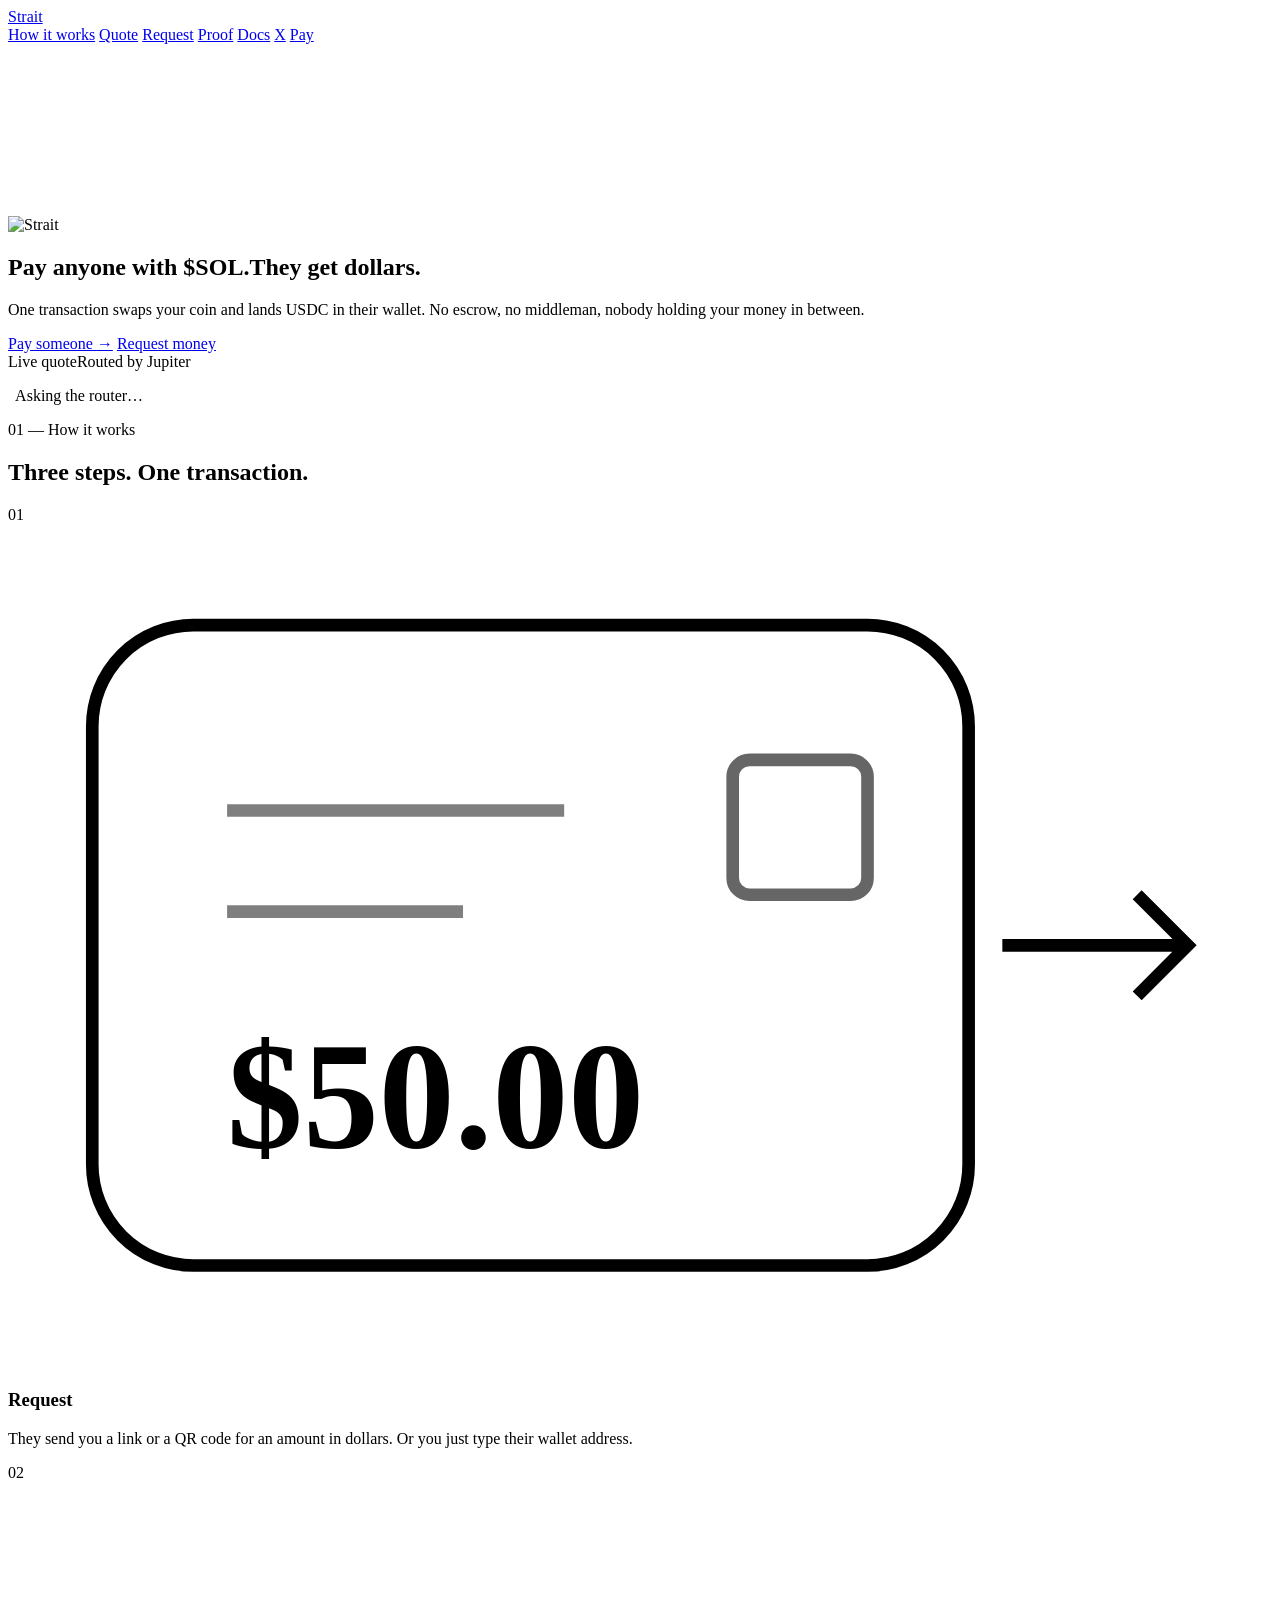
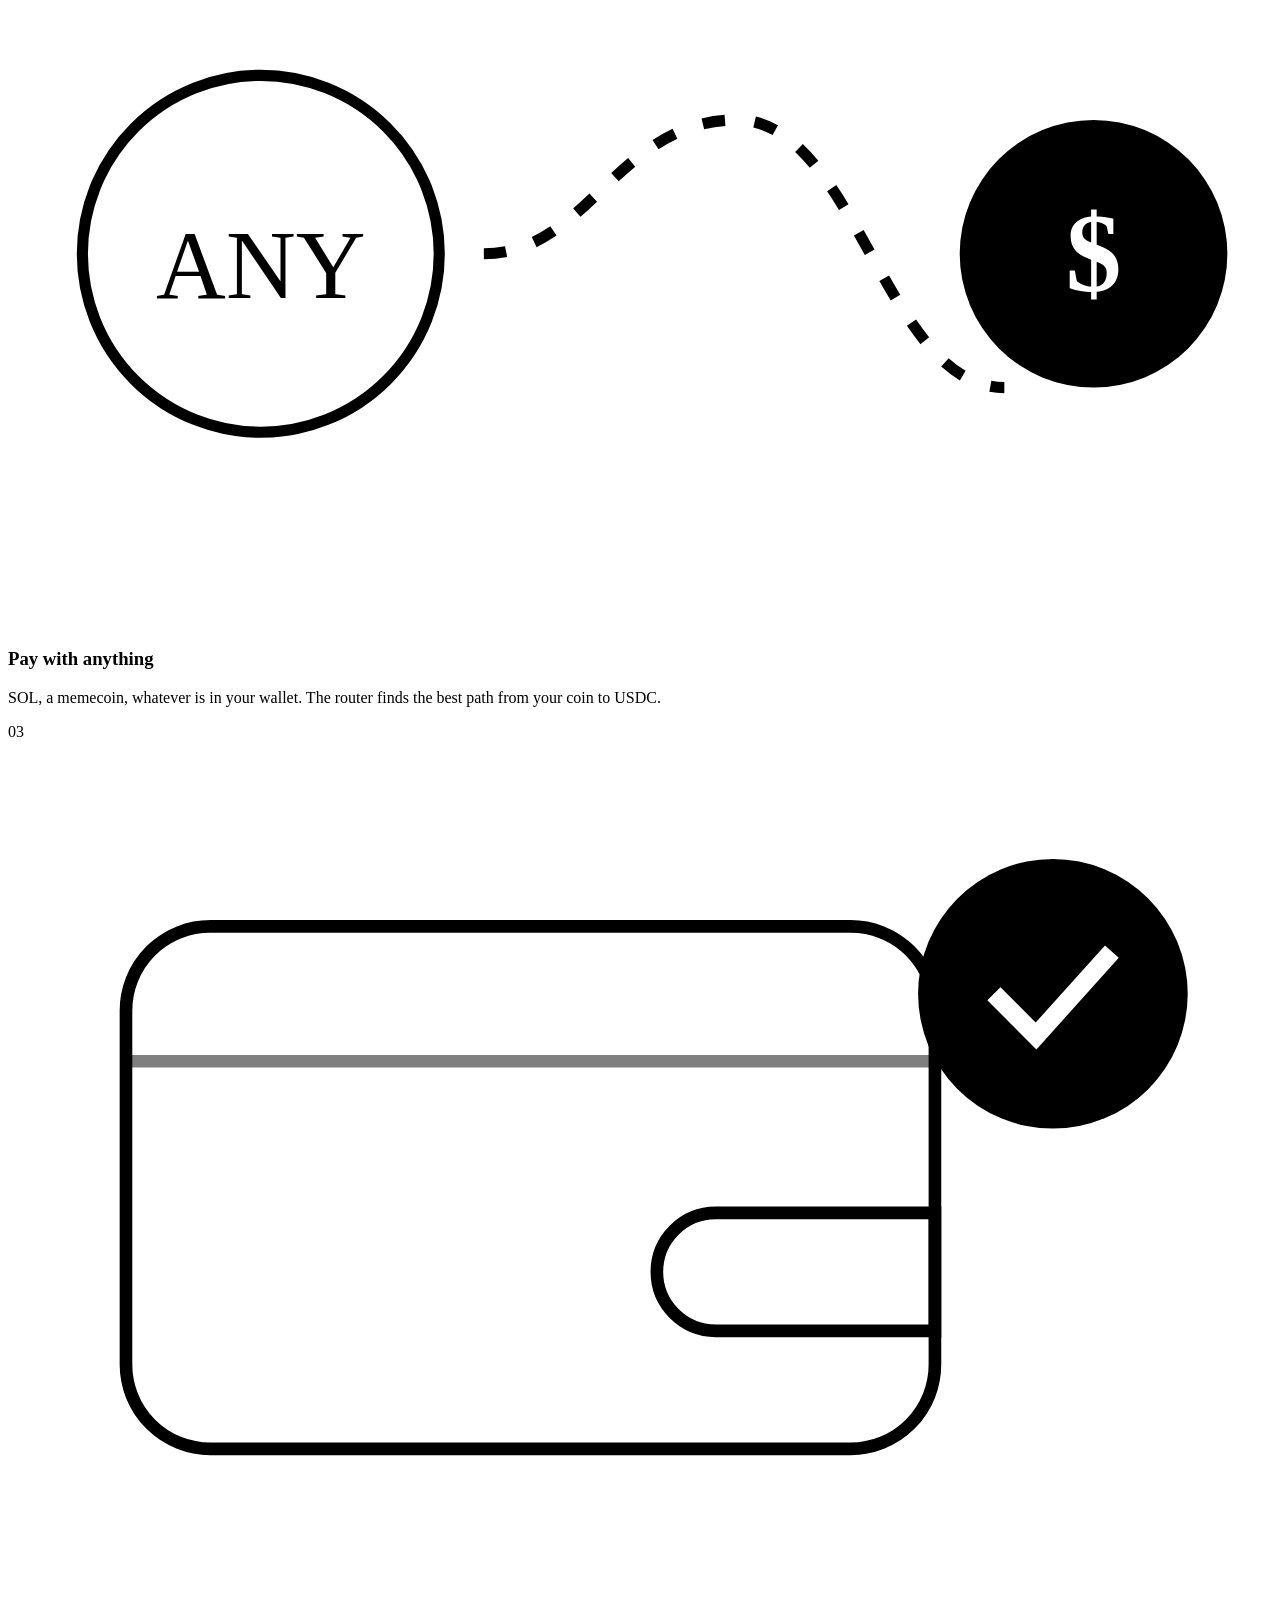
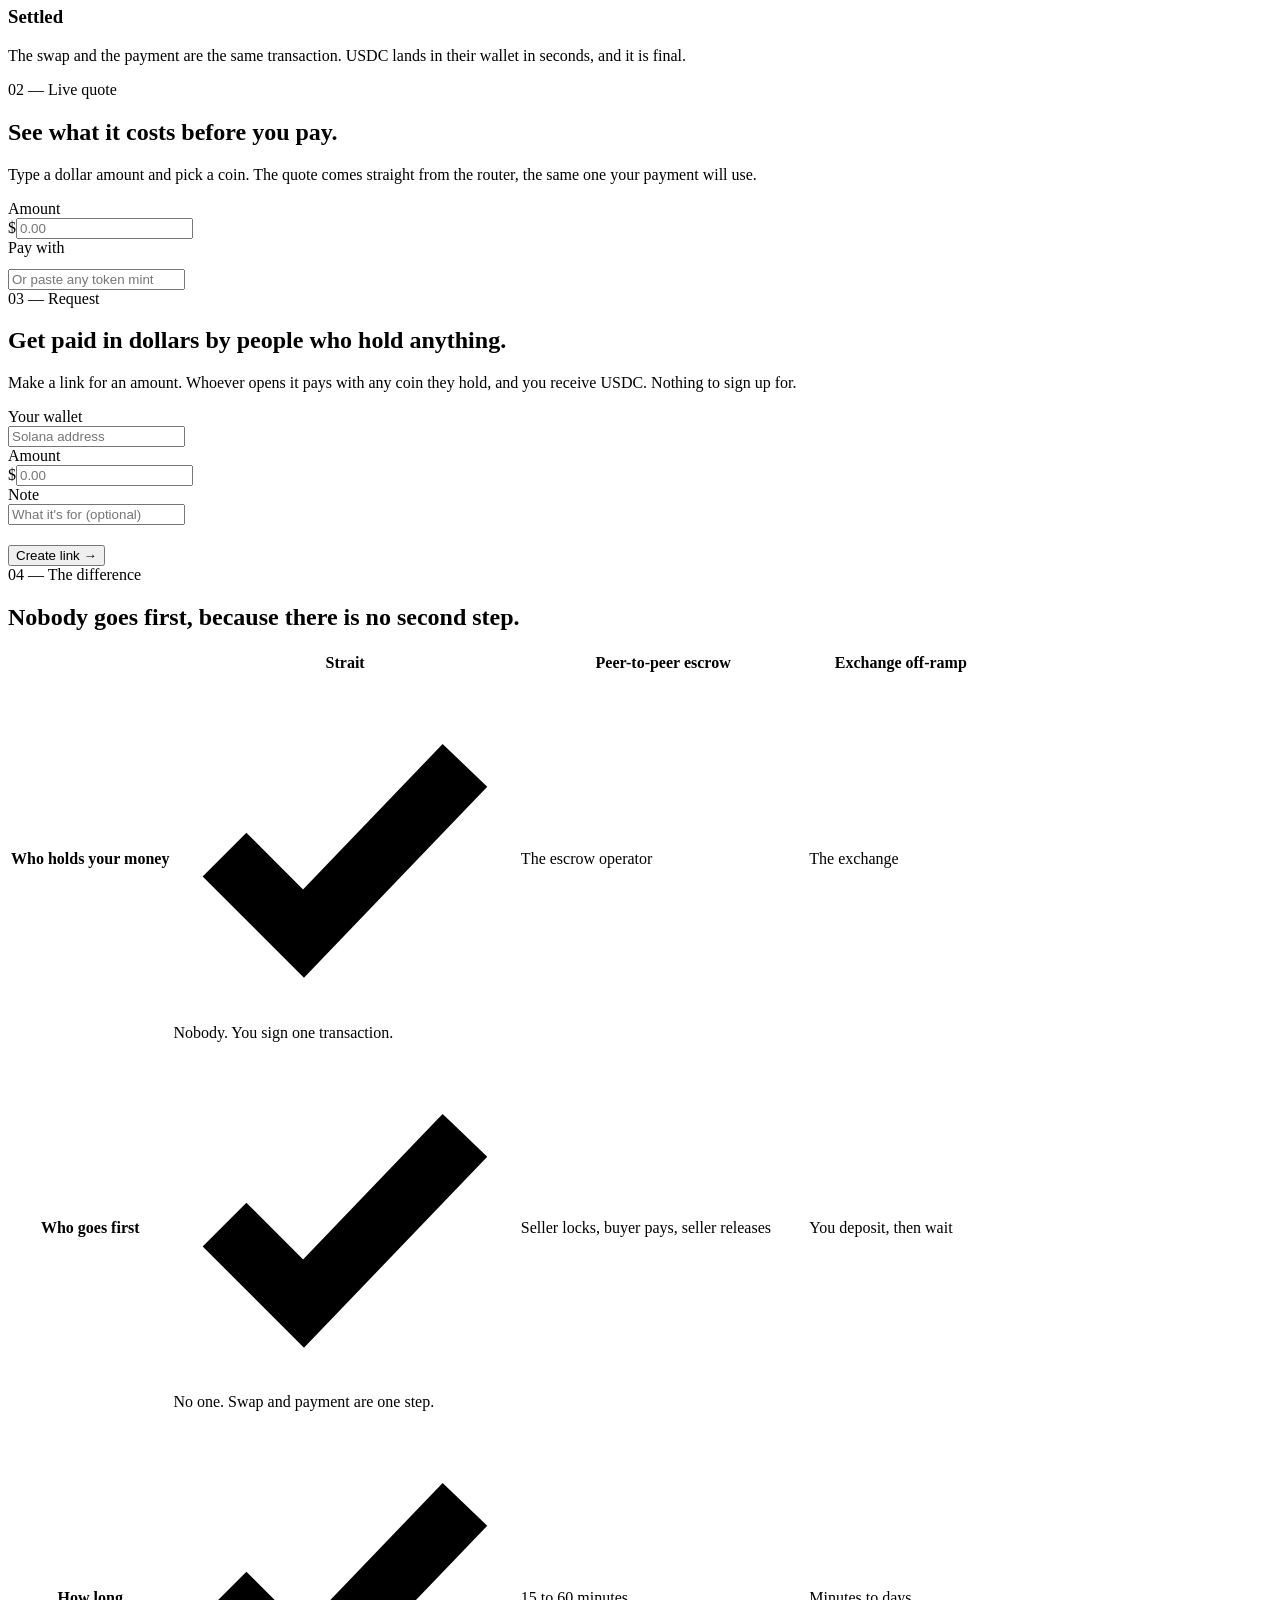
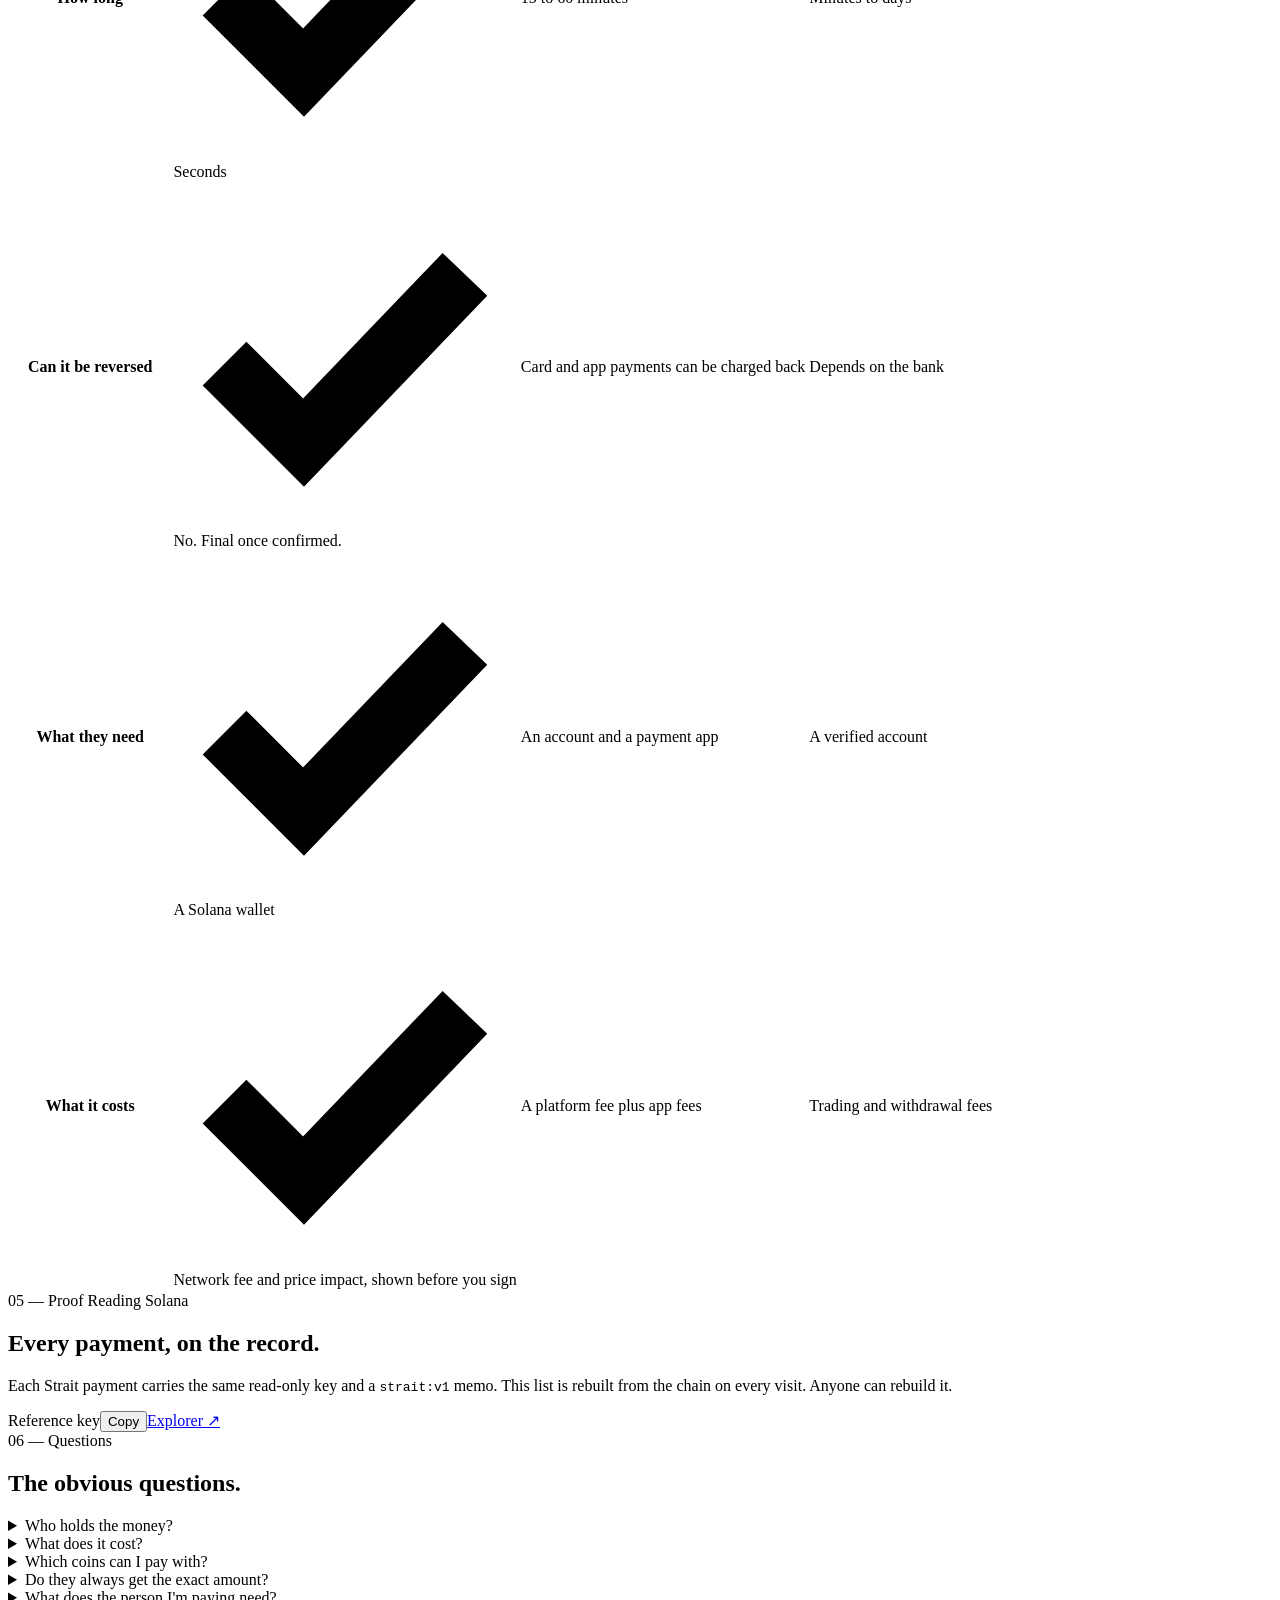
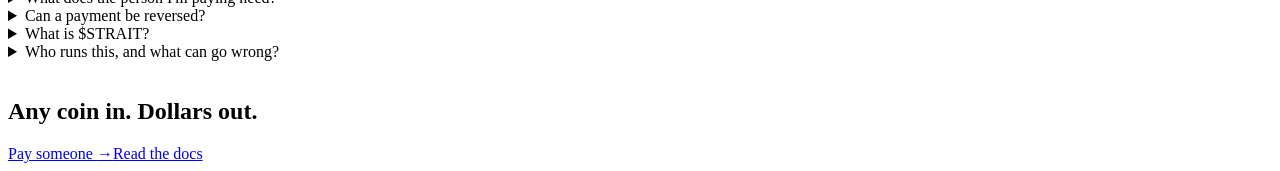
==== index.html @ 8a6e4771 "Add files via upload" ====
<!doctype html>
<html lang="en">
<head>
<meta charset="utf-8">
<meta name="viewport" content="width=device-width, initial-scale=1, viewport-fit=cover">
<title>Strait</title>
<meta name="description" content="Any coin in. Dollars out. Pay anyone on Solana with whatever you hold — they receive USDC in one transaction. No escrow, no middleman.">
<meta name="theme-color" content="#FAFAF8">
<meta property="og:type" content="website">
<meta property="og:title" content="Strait">
<meta property="og:description" content="Any coin in. Dollars out. Pay anyone on Solana with whatever you hold — they receive USDC in one transaction.">
<meta property="og:image" content="__ORIGIN__/assets/og.png">
<meta name="twitter:card" content="summary_large_image">
<meta name="twitter:image" content="__ORIGIN__/assets/og.png">
<link rel="icon" href="/favicon.svg" type="image/svg+xml">
<link rel="icon" href="/assets/fav-32.png" sizes="32x32">
<link rel="apple-touch-icon" href="/assets/apple-touch-icon.png">
<link rel="preload" href="/fonts/geist-sans-latin-600-normal.woff2" as="font" type="font/woff2" crossorigin>
<link rel="stylesheet" href="/css/s.css">
</head>
<body>
<div class="strip" id="strip"></div>
<header class="nav">
  <div class="wrap">
    <a class="home" href="#top" aria-label="Strait home"><img src="/assets/mark.svg" alt=""><span>Strait</span></a>
    <nav class="links">
      <a href="#how">How it works</a>
      <a href="#quote">Quote</a>
      <a href="#request">Request</a>
      <a href="#proof">Proof</a>
      <a href="/docs">Docs</a>
      <a href="#" data-x target="_blank" rel="noopener">X</a>
      <a class="pay" href="/pay">Pay</a>
    </nav>
    <span></span>
  </div>
</header>
<span id="live" class="sr" aria-live="polite"></span>

<main id="top">
  <section class="hero">
    <div class="map"><img src="/assets/topo.svg" alt=""></div>
    <canvas class="current" id="current" aria-hidden="true"></canvas>
    <div class="veil"></div>
    <div class="wrap">
      <div>
        <img class="mark rv" src="/assets/mark.svg" alt="Strait">
        <h1 class="rv" style="--d:.06s">Pay anyone with <span class="rot" id="rot"><span>$SOL.</span></span><span class="l2">They get dollars.</span></h1>
        <p class="lede rv" style="--d:.12s">One transaction swaps your coin and lands USDC in their wallet. No escrow, no middleman, nobody holding your money in between.</p>
        <div class="cta rv" style="--d:.18s">
          <a class="btn dark" href="/pay">Pay someone <span class="arr">→</span></a>
          <a class="btn light" href="#request">Request money</a>
        </div>
      </div>
      <div class="rv" style="--d:.2s">
        <div class="qcard" id="qcard">
          <div class="top"><span class="live off" id="qlive"><i></i><span>Live quote</span></span><span>Routed by Jupiter</span></div>
          <div class="body" id="qbody"><div class="qoff"><p><span class="spin"></span>&nbsp; Asking the router…</p></div></div>
          <div class="dots" id="qdots"></div>
        </div>
      </div>
    </div>
  </section>

  <section class="band" id="how">
    <div class="wrap">
      <div class="eyebrow rv">01 — How it works</div>
      <h2 class="rv">Three steps. <span class="dim">One transaction.</span></h2>
      <div class="steps">
        <div class="step rv">
          <div class="n">01</div>
          <div class="ill"><svg viewBox="0 0 150 100" fill="none" stroke="currentColor" stroke-width="1.5"><rect x="10" y="12" width="104" height="76" rx="12"/><path d="M26 34h40M26 46h28" opacity=".5"/><text x="26" y="74" font-family="Geist" font-size="18" font-weight="600" fill="currentColor" stroke="none">$50.00</text><rect x="86" y="28" width="16" height="16" rx="2" opacity=".6"/><path d="M118 50h22M134 44l6 6-6 6"/></svg></div>
          <h3>Request</h3>
          <p>They send you a link or a QR code for an amount in dollars. Or you just type their wallet address.</p>
        </div>
        <div class="step rv" style="--d:.08s">
          <div class="n">02</div>
          <div class="ill"><svg viewBox="0 0 170 100" fill="none" stroke="currentColor" stroke-width="1.5"><circle cx="34" cy="50" r="24"/><text x="34" y="56" text-anchor="middle" font-family="Geist Mono" font-size="13" fill="currentColor" stroke="none">ANY</text><path d="M64 50c14 0 18-18 34-18s20 36 36 36" stroke-dasharray="3 4"/><circle cx="146" cy="50" r="18" fill="currentColor" stroke="none"/><text x="146" y="55" text-anchor="middle" font-family="Geist" font-weight="600" font-size="15" fill="#fff" stroke="none">$</text></svg></div>
          <h3>Pay with anything</h3>
          <p>SOL, a memecoin, whatever is in your wallet. The router finds the best path from your coin to USDC.</p>
        </div>
        <div class="step rv" style="--d:.16s">
          <div class="n">03</div>
          <div class="ill"><svg viewBox="0 0 150 100" fill="none" stroke="currentColor" stroke-width="1.5"><rect x="14" y="22" width="96" height="62" rx="10"/><path d="M14 38h96" opacity=".5"/><path d="M84 56h26v14H84a7 7 0 010-14z"/><circle cx="124" cy="30" r="16" fill="currentColor" stroke="none"/><path d="M117 30l5 5 9-10" stroke="#fff" stroke-width="2.2"/></svg></div>
          <h3>Settled</h3>
          <p>The swap and the payment are the same transaction. USDC lands in their wallet in seconds, and it is final.</p>
        </div>
      </div>
    </div>
  </section>

  <section class="band alt" id="quote">
    <div class="wrap split">
      <div>
        <div class="eyebrow rv">02 — Live quote</div>
        <h2 class="rv">See what it costs <span class="dim">before you pay.</span></h2>
        <p class="lead rv">Type a dollar amount and pick a coin. The quote comes straight from the router, the same one your payment will use.</p>
      </div>
      <div class="panel rv" style="--d:.08s">
        <label class="field"><span>Amount</span>
          <div class="input big" id="qAmtBox"><span class="pre">$</span><input id="qAmt" inputmode="decimal" autocomplete="off" placeholder="0.00" aria-label="Amount in dollars"></div>
        </label>
        <div class="field"><span>Pay with</span>
          <div class="chips" id="qChips"></div>
          <div class="input" style="margin-top:12px"><input id="qMint" autocomplete="off" spellcheck="false" placeholder="Or paste any token mint" aria-label="Token mint"></div>
        </div>
        <div class="msg" id="qMsg"></div>
        <div class="result" id="qOut" hidden></div>
      </div>
    </div>
  </section>

  <section class="band" id="request">
    <div class="wrap split">
      <div>
        <div class="eyebrow rv">03 — Request</div>
        <h2 class="rv">Get paid in dollars <span class="dim">by people who hold anything.</span></h2>
        <p class="lead rv">Make a link for an amount. Whoever opens it pays with any coin they hold, and you receive USDC. Nothing to sign up for.</p>
      </div>
      <div class="panel rv" style="--d:.08s">
        <label class="field"><span>Your wallet</span>
          <div class="input" id="rToBox"><input id="rTo" autocomplete="off" spellcheck="false" placeholder="Solana address" aria-label="Your Solana wallet"></div>
        </label>
        <label class="field"><span>Amount</span>
          <div class="input" id="rAmtBox"><span class="pre">$</span><input id="rAmt" inputmode="decimal" autocomplete="off" placeholder="0.00" aria-label="Amount in dollars"></div>
        </label>
        <label class="field"><span>Note</span>
          <div class="input"><input id="rNote" maxlength="60" autocomplete="off" placeholder="What it's for (optional)" aria-label="Note"></div>
        </label>
        <div style="margin-top:20px"><button class="btn dark" id="rGo" type="button">Create link <span class="arr">→</span></button></div>
        <div class="msg" id="rMsg"></div>
        <div class="reqout" id="rOut" hidden>
          <div class="qr" id="rQr"></div>
          <div>
            <div class="lnk" id="rLink"></div>
            <div class="acts">
              <button class="btn dark sm" id="rCopy" type="button">Copy link</button>
              <a class="btn light sm" id="rOpen" href="/pay" target="_blank" rel="noopener">Open</a>
              <a class="btn light sm" id="rShare" href="#" target="_blank" rel="noopener">Post on X</a>
            </div>
          </div>
        </div>
      </div>
    </div>
  </section>

  <section class="band alt" id="why">
    <div class="wrap">
      <div class="eyebrow rv">04 — The difference</div>
      <h2 class="rv">Nobody goes first, <span class="dim">because there is no second step.</span></h2>
      <div class="rv" style="--d:.06s;overflow-x:auto">
        <table class="cmp">
          <thead><tr><th></th><th class="us">Strait</th><th>Peer-to-peer escrow</th><th>Exchange off-ramp</th></tr></thead>
          <tbody>
            <tr><th>Who holds your money</th><td class="us" data-h="Strait"><span class="ck"><svg viewBox="0 0 10 10" fill="none" stroke="currentColor" stroke-width="1.8"><path d="M1.5 5.2l2.3 2.3L8.5 2.6"/></svg></span>Nobody. You sign one transaction.</td><td data-h="P2P escrow">The escrow operator</td><td data-h="Exchange">The exchange</td></tr>
            <tr><th>Who goes first</th><td class="us" data-h="Strait"><span class="ck"><svg viewBox="0 0 10 10" fill="none" stroke="currentColor" stroke-width="1.8"><path d="M1.5 5.2l2.3 2.3L8.5 2.6"/></svg></span>No one. Swap and payment are one step.</td><td data-h="P2P escrow">Seller locks, buyer pays, seller releases</td><td data-h="Exchange">You deposit, then wait</td></tr>
            <tr><th>How long</th><td class="us" data-h="Strait"><span class="ck"><svg viewBox="0 0 10 10" fill="none" stroke="currentColor" stroke-width="1.8"><path d="M1.5 5.2l2.3 2.3L8.5 2.6"/></svg></span>Seconds</td><td data-h="P2P escrow">15 to 60 minutes</td><td data-h="Exchange">Minutes to days</td></tr>
            <tr><th>Can it be reversed</th><td class="us" data-h="Strait"><span class="ck"><svg viewBox="0 0 10 10" fill="none" stroke="currentColor" stroke-width="1.8"><path d="M1.5 5.2l2.3 2.3L8.5 2.6"/></svg></span>No. Final once confirmed.</td><td data-h="P2P escrow">Card and app payments can be charged back</td><td data-h="Exchange">Depends on the bank</td></tr>
            <tr><th>What they need</th><td class="us" data-h="Strait"><span class="ck"><svg viewBox="0 0 10 10" fill="none" stroke="currentColor" stroke-width="1.8"><path d="M1.5 5.2l2.3 2.3L8.5 2.6"/></svg></span>A Solana wallet</td><td data-h="P2P escrow">An account and a payment app</td><td data-h="Exchange">A verified account</td></tr>
            <tr><th>What it costs</th><td class="us" data-h="Strait"><span class="ck"><svg viewBox="0 0 10 10" fill="none" stroke="currentColor" stroke-width="1.8"><path d="M1.5 5.2l2.3 2.3L8.5 2.6"/></svg></span>Network fee and price impact, shown before you sign</td><td data-h="P2P escrow">A platform fee plus app fees</td><td data-h="Exchange">Trading and withdrawal fees</td></tr>
          </tbody>
        </table>
      </div>
    </div>
  </section>

  <section class="band" id="proof">
    <div class="wrap">
      <div class="eyebrow rv">05 — Proof <span class="st live off" id="pLive"><i></i><span>Reading Solana</span></span></div>
      <h2 class="rv">Every payment, <span class="dim">on the record.</span></h2>
      <p class="lead rv">Each Strait payment carries the same read-only key and a <code class="mono">strait:v1</code> memo. This list is rebuilt from the chain on every visit. Anyone can rebuild it.</p>
      <div class="refkey rv"><span>Reference key</span><code id="pRef"></code><button class="btn light sm" id="pCopy" type="button">Copy</button><a class="btn light sm" id="pScan" target="_blank" rel="noopener" href="#">Explorer ↗</a></div>
      <div class="feed rv" id="pFeed"></div>
    </div>
  </section>

  <section class="band alt" id="faq">
    <div class="wrap">
      <div class="eyebrow rv">06 — Questions</div>
      <h2 class="rv">The obvious questions.</h2>
      <div class="faq rv">
        <details><summary>Who holds the money?<i></i></summary><div class="a"><p>Nobody. Your wallet signs one transaction that swaps your coin and delivers USDC to their wallet. There is no Strait account and no Strait vault, so there is nothing for us to hold, freeze or lose.</p></div></details>
        <details><summary>What does it cost?<i></i></summary><div class="a"><p>Strait takes no fee. You pay the Solana network fee and the swap's price impact, both shown before you sign. If their wallet has never held USDC, you also pay about 0.002 SOL to open their USDC account.</p></div></details>
        <details><summary>Which coins can I pay with?<i></i></summary><div class="a"><p>Anything the router can take to USDC: SOL, the majors and most memecoins with real liquidity. If a coin has no route, the page tells you before you sign anything.</p></div></details>
        <details><summary>Do they always get the exact amount?<i></i></summary><div class="a"><p>When the route supports it, yes: the exact amount, to the cent. On thinner coins the page quotes "at least" the amount instead and says so before you pay; they may get up to about 1% more.</p></div></details>
        <details><summary>What does the person I'm paying need?<i></i></summary><div class="a"><p>A Solana wallet address. The page checks it is a wallet and not a token account before letting you pay.</p></div></details>
        <details><summary>Can a payment be reversed?<i></i></summary><div class="a"><p>No. A confirmed Solana transaction is final, which is why there are no chargebacks. Check the address before you approve.</p></div></details>
        <details><summary>What is $STRAIT?<i></i></summary><div class="a"><p>The project's coin. You never need it to pay or to get paid. Its contract address will appear in the bar at the top of this site at launch and nowhere else first.</p></div></details>
        <details><summary>Who runs this, and what can go wrong?<i></i></summary><div class="a"><p>An independent team. The site asks Jupiter's router for a route, builds the transaction and hands it to your wallet; your wallet shows exactly what it does before you approve. If the price moves past the slippage limit, the transaction fails and nothing moves.</p><p>Strait is not affiliated with Solana, Jupiter, Phantom or Circle.</p></div></details>
      </div>
    </div>
  </section>

  <section class="close">
    <div class="wrap">
      <img class="mark rv" src="/assets/mark.svg" alt="">
      <h2 class="rv">Any coin in. <span class="dim">Dollars out.</span></h2>
      <div class="cta rv"><a class="btn dark" href="/pay">Pay someone <span class="arr">→</span></a><a class="btn light" href="/docs">Read the docs</a></div>
    </div>
  </section>
</main>
<script src="/vendor/qrcode.js" defer></script>
<script type="module" src="/js/home.js"></script>
</body>
</html>
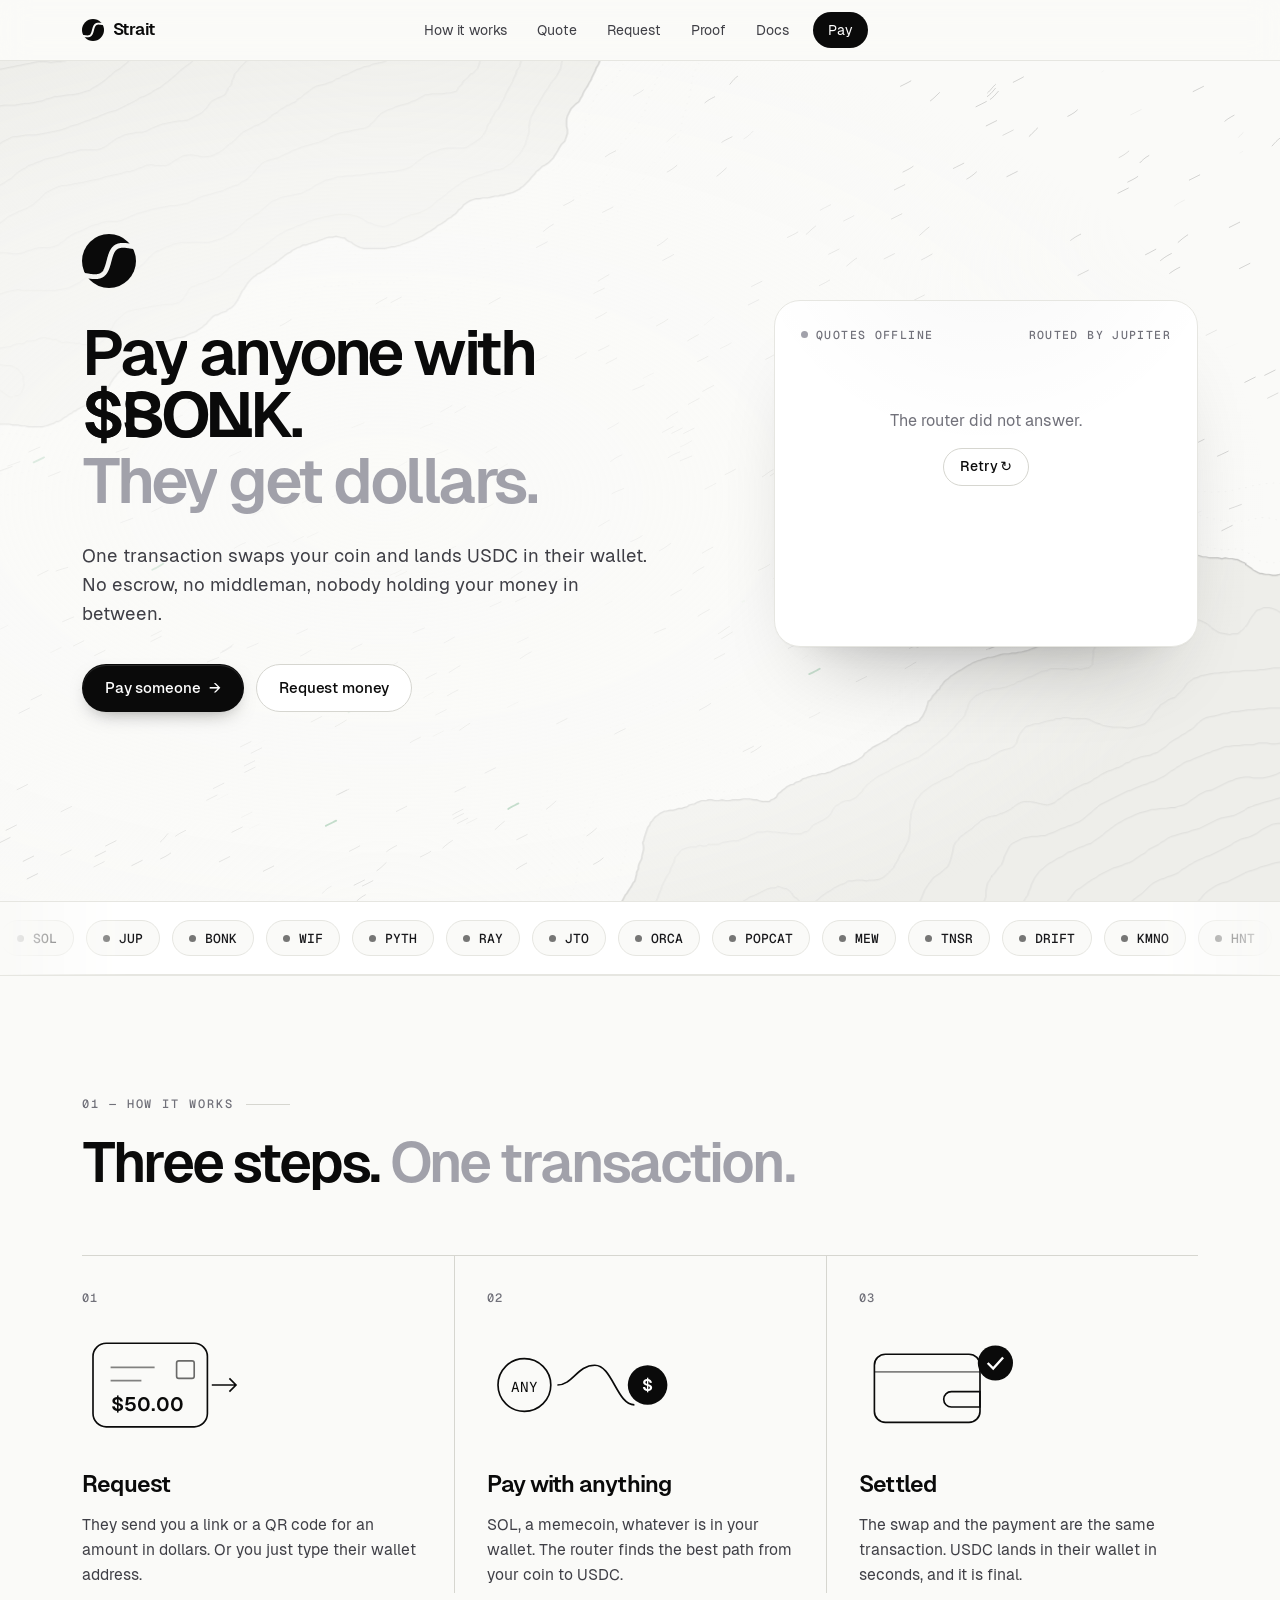
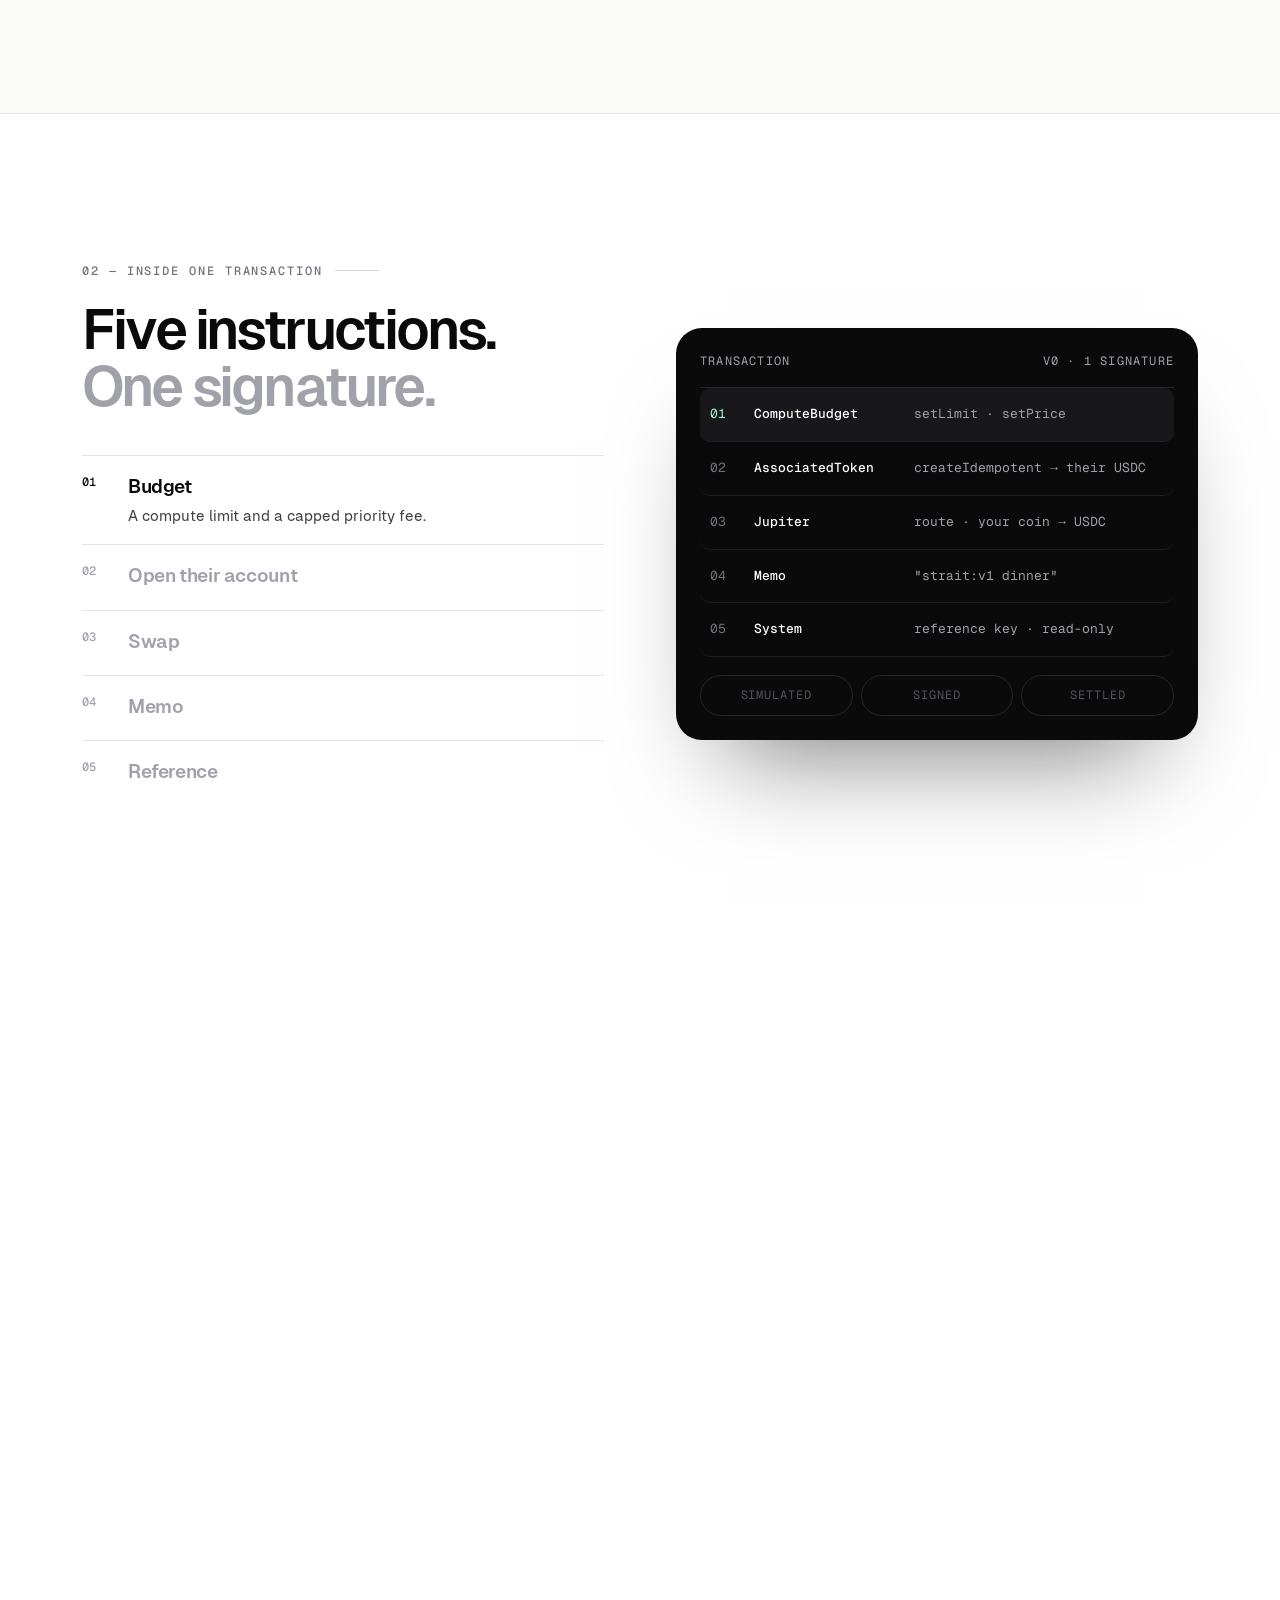
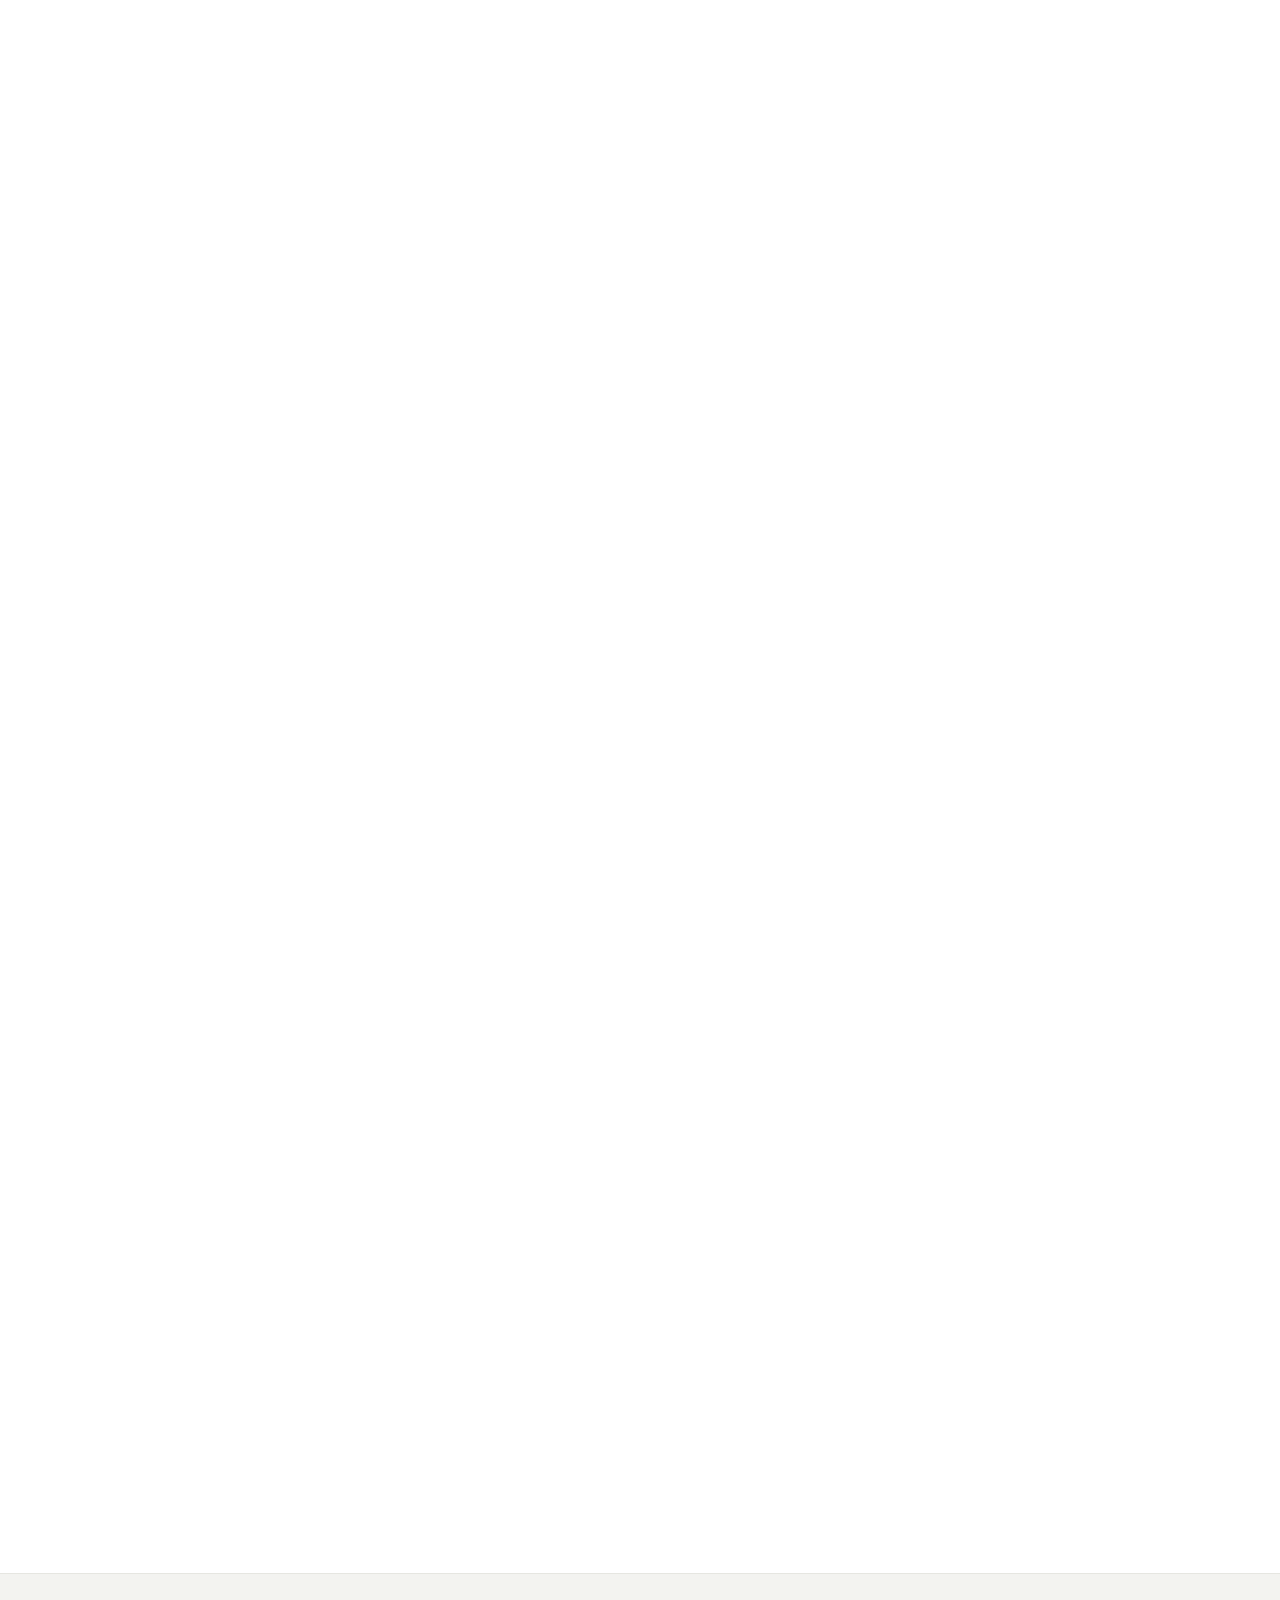
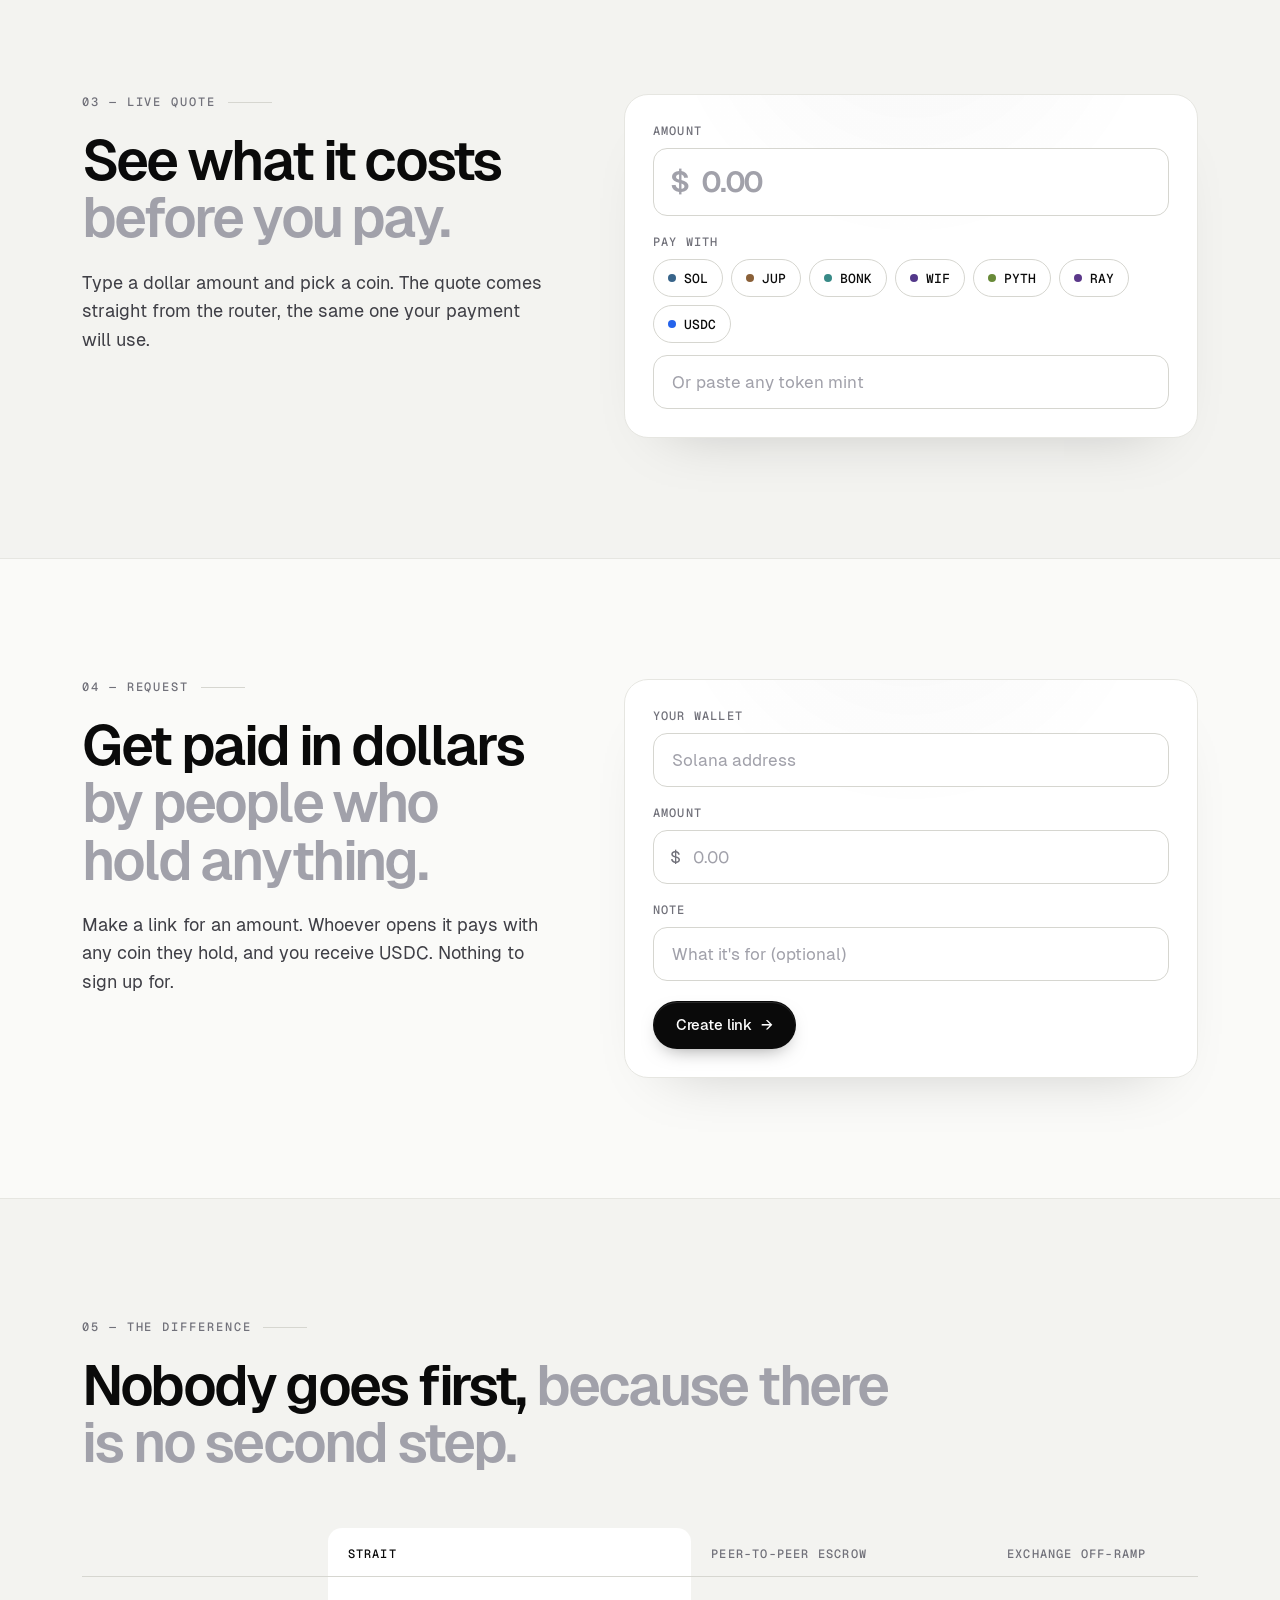
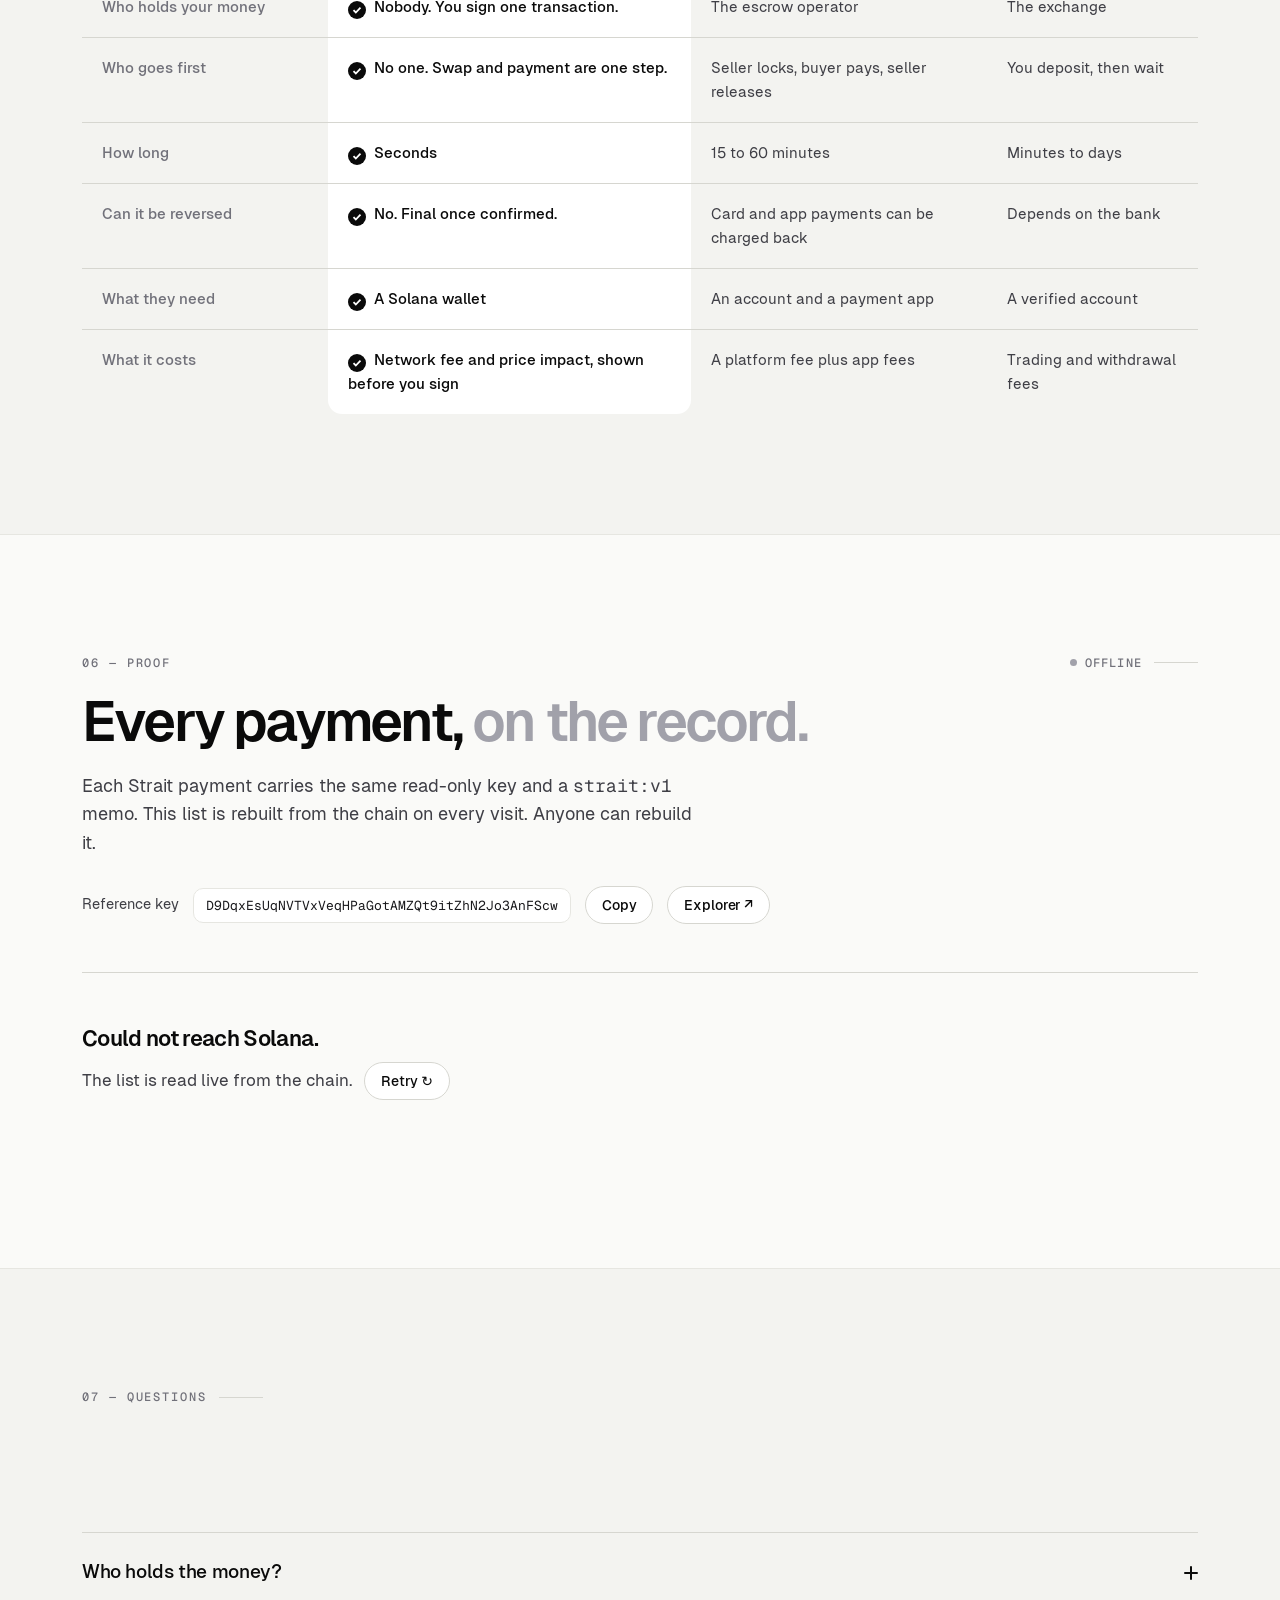
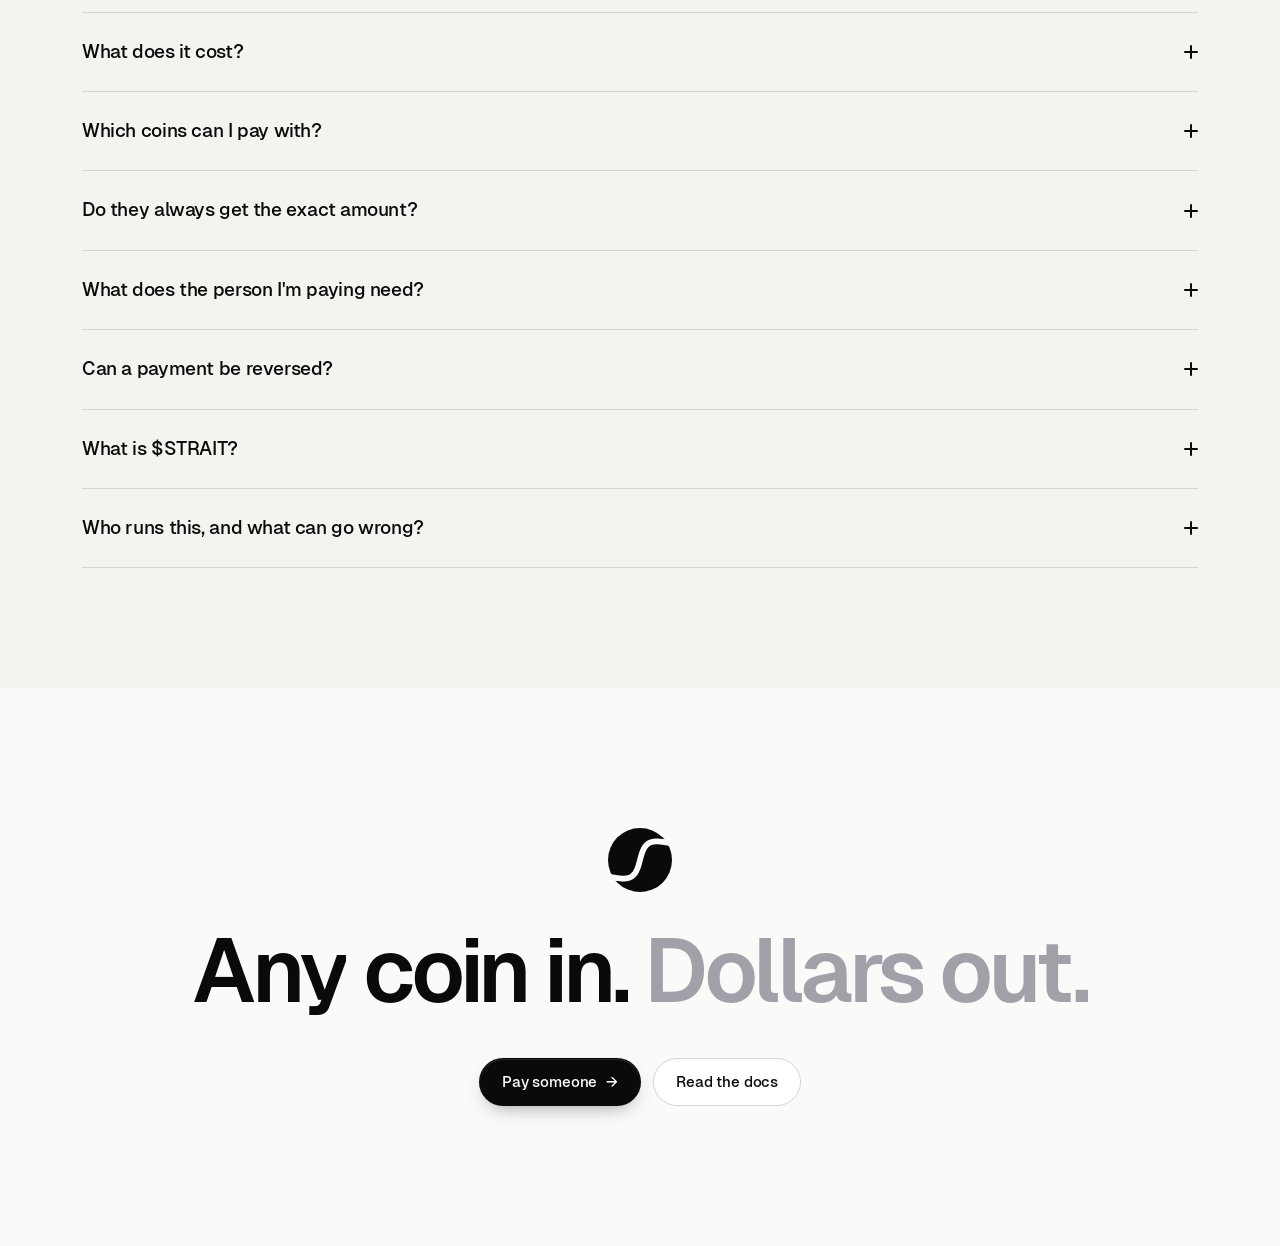
==== commit 141ece5e: "Add files via upload" ====
--- a/index.html
+++ b/index.html
@@ -3,15 +3,15 @@
 <head>
 <meta charset="utf-8">
 <meta name="viewport" content="width=device-width, initial-scale=1, viewport-fit=cover">
-<title>Strait</title>
+<title>STRAIT</title>
 <meta name="description" content="Any coin in. Dollars out. Pay anyone on Solana with whatever you hold — they receive USDC in one transaction. No escrow, no middleman.">
 <meta name="theme-color" content="#FAFAF8">
 <meta property="og:type" content="website">
 <meta property="og:title" content="Strait">
 <meta property="og:description" content="Any coin in. Dollars out. Pay anyone on Solana with whatever you hold — they receive USDC in one transaction.">
-<meta property="og:image" content="__ORIGIN__/assets/og.png">
+<meta property="og:image" content="https://strait-chi.vercel.app/assets/og.png">
 <meta name="twitter:card" content="summary_large_image">
-<meta name="twitter:image" content="__ORIGIN__/assets/og.png">
+<meta name="twitter:image" content="https://strait-chi.vercel.app/assets/og.png">
 <link rel="icon" href="/favicon.svg" type="image/svg+xml">
 <link rel="icon" href="/assets/fav-32.png" sizes="32x32">
 <link rel="apple-touch-icon" href="/assets/apple-touch-icon.png">
@@ -19,7 +19,7 @@
 <link rel="stylesheet" href="/css/s.css">
 </head>
 <body>
-<div class="strip" id="strip"></div>
+<div class="progress" id="progress"></div>
 <header class="nav">
   <div class="wrap">
     <a class="home" href="#top" aria-label="Strait home"><img src="/assets/mark.svg" alt=""><span>Strait</span></a>
@@ -35,6 +35,9 @@
     <span></span>
   </div>
 </header>
+<nav class="sidx" id="sidx" aria-label="Sections">
+  <a href="#how"><i></i><span>How it works</span></a><a href="#inside"><i></i><span>One transaction</span></a><a href="#quote"><i></i><span>Live quote</span></a><a href="#request"><i></i><span>Request</span></a><a href="#why"><i></i><span>The difference</span></a><a href="#proof"><i></i><span>Proof</span></a><a href="#faq"><i></i><span>Questions</span></a>
+</nav>
 <span id="live" class="sr" aria-live="polite"></span>
 
 <main id="top">
@@ -45,7 +48,7 @@
     <div class="wrap">
       <div>
         <img class="mark rv" src="/assets/mark.svg" alt="Strait">
-        <h1 class="rv" style="--d:.06s">Pay anyone with <span class="rot" id="rot"><span>$SOL.</span></span><span class="l2">They get dollars.</span></h1>
+        <h1 class="intro"><span class="w"><i style="--i:0">Pay</i></span> <span class="w"><i style="--i:1">anyone</i></span> <span class="w"><i style="--i:2">with</i></span> <span class="rot" id="rot" style="--i:3"><span>$SOL.</span></span><span class="l2"><span class="w"><i style="--i:4">They</i></span> <span class="w"><i style="--i:5">get</i></span> <span class="w"><i style="--i:6">dollars.</i></span></span></h1>
         <p class="lede rv" style="--d:.12s">One transaction swaps your coin and lands USDC in their wallet. No escrow, no middleman, nobody holding your money in between.</p>
         <div class="cta rv" style="--d:.18s">
           <a class="btn dark" href="/pay">Pay someone <span class="arr">→</span></a>
@@ -62,28 +65,59 @@
     </div>
   </section>
 
+  <div class="marquee" aria-hidden="true"><div class="mq-track"><div class="mq-row"><span class="mq-i"><i></i>SOL</span><span class="mq-i"><i></i>JUP</span><span class="mq-i"><i></i>BONK</span><span class="mq-i"><i></i>WIF</span><span class="mq-i"><i></i>PYTH</span><span class="mq-i"><i></i>RAY</span><span class="mq-i"><i></i>JTO</span><span class="mq-i"><i></i>ORCA</span><span class="mq-i"><i></i>POPCAT</span><span class="mq-i"><i></i>MEW</span><span class="mq-i"><i></i>TNSR</span><span class="mq-i"><i></i>DRIFT</span><span class="mq-i"><i></i>KMNO</span><span class="mq-i"><i></i>HNT</span><span class="mq-i"><i></i>RENDER</span><span class="mq-i"><i></i>W</span><span class="mq-i end">any coin with a route <b>→ USDC</b></span></div><div class="mq-row"><span class="mq-i"><i></i>SOL</span><span class="mq-i"><i></i>JUP</span><span class="mq-i"><i></i>BONK</span><span class="mq-i"><i></i>WIF</span><span class="mq-i"><i></i>PYTH</span><span class="mq-i"><i></i>RAY</span><span class="mq-i"><i></i>JTO</span><span class="mq-i"><i></i>ORCA</span><span class="mq-i"><i></i>POPCAT</span><span class="mq-i"><i></i>MEW</span><span class="mq-i"><i></i>TNSR</span><span class="mq-i"><i></i>DRIFT</span><span class="mq-i"><i></i>KMNO</span><span class="mq-i"><i></i>HNT</span><span class="mq-i"><i></i>RENDER</span><span class="mq-i"><i></i>W</span><span class="mq-i end">any coin with a route <b>→ USDC</b></span></div></div></div>
+
   <section class="band" id="how">
     <div class="wrap">
       <div class="eyebrow rv">01 — How it works</div>
       <h2 class="rv">Three steps. <span class="dim">One transaction.</span></h2>
-      <div class="steps">
+      <div class="steps" id="steps"><span class="sbar"></span>
         <div class="step rv">
           <div class="n">01</div>
-          <div class="ill"><svg viewBox="0 0 150 100" fill="none" stroke="currentColor" stroke-width="1.5"><rect x="10" y="12" width="104" height="76" rx="12"/><path d="M26 34h40M26 46h28" opacity=".5"/><text x="26" y="74" font-family="Geist" font-size="18" font-weight="600" fill="currentColor" stroke="none">$50.00</text><rect x="86" y="28" width="16" height="16" rx="2" opacity=".6"/><path d="M118 50h22M134 44l6 6-6 6"/></svg></div>
+          <div class="ill"><svg class="draw" viewBox="0 0 150 100" fill="none" stroke="currentColor" stroke-width="1.5"><rect x="10" y="12" width="104" height="76" rx="12"/><path d="M26 34h40M26 46h28" opacity=".5"/><text x="26" y="74" font-family="Geist" font-size="18" font-weight="600" fill="currentColor" stroke="none">$50.00</text><rect x="86" y="28" width="16" height="16" rx="2" opacity=".6"/><path d="M118 50h22M134 44l6 6-6 6"/></svg></div>
           <h3>Request</h3>
           <p>They send you a link or a QR code for an amount in dollars. Or you just type their wallet address.</p>
         </div>
         <div class="step rv" style="--d:.08s">
           <div class="n">02</div>
-          <div class="ill"><svg viewBox="0 0 170 100" fill="none" stroke="currentColor" stroke-width="1.5"><circle cx="34" cy="50" r="24"/><text x="34" y="56" text-anchor="middle" font-family="Geist Mono" font-size="13" fill="currentColor" stroke="none">ANY</text><path d="M64 50c14 0 18-18 34-18s20 36 36 36" stroke-dasharray="3 4"/><circle cx="146" cy="50" r="18" fill="currentColor" stroke="none"/><text x="146" y="55" text-anchor="middle" font-family="Geist" font-weight="600" font-size="15" fill="#fff" stroke="none">$</text></svg></div>
+          <div class="ill"><svg class="draw" viewBox="0 0 170 100" fill="none" stroke="currentColor" stroke-width="1.5"><circle cx="34" cy="50" r="24"/><text x="34" y="56" text-anchor="middle" font-family="Geist Mono" font-size="13" fill="currentColor" stroke="none">ANY</text><path d="M64 50c14 0 18-18 34-18s20 36 36 36" stroke-dasharray="3 4"/><circle cx="146" cy="50" r="18" fill="currentColor" stroke="none"/><text x="146" y="55" text-anchor="middle" font-family="Geist" font-weight="600" font-size="15" fill="#fff" stroke="none">$</text></svg></div>
           <h3>Pay with anything</h3>
           <p>SOL, a memecoin, whatever is in your wallet. The router finds the best path from your coin to USDC.</p>
         </div>
         <div class="step rv" style="--d:.16s">
           <div class="n">03</div>
-          <div class="ill"><svg viewBox="0 0 150 100" fill="none" stroke="currentColor" stroke-width="1.5"><rect x="14" y="22" width="96" height="62" rx="10"/><path d="M14 38h96" opacity=".5"/><path d="M84 56h26v14H84a7 7 0 010-14z"/><circle cx="124" cy="30" r="16" fill="currentColor" stroke="none"/><path d="M117 30l5 5 9-10" stroke="#fff" stroke-width="2.2"/></svg></div>
+          <div class="ill"><svg class="draw" viewBox="0 0 150 100" fill="none" stroke="currentColor" stroke-width="1.5"><rect x="14" y="22" width="96" height="62" rx="10"/><path d="M14 38h96" opacity=".5"/><path d="M84 56h26v14H84a7 7 0 010-14z"/><circle cx="124" cy="30" r="16" fill="currentColor" stroke="none"/><path d="M117 30l5 5 9-10" stroke="#fff" stroke-width="2.2"/></svg></div>
           <h3>Settled</h3>
           <p>The swap and the payment are the same transaction. USDC lands in their wallet in seconds, and it is final.</p>
+        </div>
+      </div>
+    </div>
+  </section>
+
+  <section class="band story" id="inside">
+    <div class="story-pin">
+      <div class="wrap story-grid">
+        <div class="story-text">
+          <div class="eyebrow">02 — Inside one transaction</div>
+          <h2>Five instructions. <span class="dim">One signature.</span></h2>
+          <ol class="story-steps" id="storySteps">
+            <li><b>Budget</b><span>A compute limit and a capped priority fee.</span></li>
+            <li><b>Open their account</b><span>Creates their USDC account if they never had one.</span></li>
+            <li><b>Swap</b><span>Jupiter routes your coin to USDC, output straight to them.</span></li>
+            <li><b>Memo</b><span><code class="mono">strait:v1</code> and your note, on chain.</span></li>
+            <li><b>Reference</b><span>A read-only key, so anyone can find the payment later.</span></li>
+          </ol>
+        </div>
+        <div class="txcard" id="txcard">
+          <div class="tx-top"><span>Transaction</span><span>v0 · 1 signature</span></div>
+          <div class="tx-rows">
+            <div class="tx-row"><i>01</i><b>ComputeBudget</b><span>setLimit · setPrice</span></div>
+            <div class="tx-row"><i>02</i><b>AssociatedToken</b><span>createIdempotent → their USDC</span></div>
+            <div class="tx-row"><i>03</i><b>Jupiter</b><span>route · your coin → USDC</span><em class="coin"></em></div>
+            <div class="tx-row"><i>04</i><b>Memo</b><span>"strait:v1 dinner"</span></div>
+            <div class="tx-row"><i>05</i><b>System</b><span>reference key · read-only</span></div>
+          </div>
+          <div class="tx-foot"><span class="tf">Simulated</span><span class="tf">Signed</span><span class="tf">Settled</span></div>
         </div>
       </div>
     </div>
@@ -92,7 +126,7 @@
   <section class="band alt" id="quote">
     <div class="wrap split">
       <div>
-        <div class="eyebrow rv">02 — Live quote</div>
+        <div class="eyebrow rv">03 — Live quote</div>
         <h2 class="rv">See what it costs <span class="dim">before you pay.</span></h2>
         <p class="lead rv">Type a dollar amount and pick a coin. The quote comes straight from the router, the same one your payment will use.</p>
       </div>
@@ -113,7 +147,7 @@
   <section class="band" id="request">
     <div class="wrap split">
       <div>
-        <div class="eyebrow rv">03 — Request</div>
+        <div class="eyebrow rv">04 — Request</div>
         <h2 class="rv">Get paid in dollars <span class="dim">by people who hold anything.</span></h2>
         <p class="lead rv">Make a link for an amount. Whoever opens it pays with any coin they hold, and you receive USDC. Nothing to sign up for.</p>
       </div>
@@ -146,7 +180,7 @@
 
   <section class="band alt" id="why">
     <div class="wrap">
-      <div class="eyebrow rv">04 — The difference</div>
+      <div class="eyebrow rv">05 — The difference</div>
       <h2 class="rv">Nobody goes first, <span class="dim">because there is no second step.</span></h2>
       <div class="rv" style="--d:.06s;overflow-x:auto">
         <table class="cmp">
@@ -166,7 +200,7 @@
 
   <section class="band" id="proof">
     <div class="wrap">
-      <div class="eyebrow rv">05 — Proof <span class="st live off" id="pLive"><i></i><span>Reading Solana</span></span></div>
+      <div class="eyebrow rv">06 — Proof <span class="st live off" id="pLive"><i></i><span>Reading Solana</span></span></div>
       <h2 class="rv">Every payment, <span class="dim">on the record.</span></h2>
       <p class="lead rv">Each Strait payment carries the same read-only key and a <code class="mono">strait:v1</code> memo. This list is rebuilt from the chain on every visit. Anyone can rebuild it.</p>
       <div class="refkey rv"><span>Reference key</span><code id="pRef"></code><button class="btn light sm" id="pCopy" type="button">Copy</button><a class="btn light sm" id="pScan" target="_blank" rel="noopener" href="#">Explorer ↗</a></div>
@@ -176,7 +210,7 @@
 
   <section class="band alt" id="faq">
     <div class="wrap">
-      <div class="eyebrow rv">06 — Questions</div>
+      <div class="eyebrow rv">07 — Questions</div>
       <h2 class="rv">The obvious questions.</h2>
       <div class="faq rv">
         <details><summary>Who holds the money?<i></i></summary><div class="a"><p>Nobody. Your wallet signs one transaction that swaps your coin and delivers USDC to their wallet. There is no Strait account and no Strait vault, so there is nothing for us to hold, freeze or lose.</p></div></details>
@@ -194,7 +228,7 @@
   <section class="close">
     <div class="wrap">
       <img class="mark rv" src="/assets/mark.svg" alt="">
-      <h2 class="rv">Any coin in. <span class="dim">Dollars out.</span></h2>
+      <h2 class="words" id="closeH"><span class="w"><i style="--i:0">Any</i></span> <span class="w"><i style="--i:1">coin</i></span> <span class="w"><i style="--i:2">in.</i></span> <span class="dim"><span class="w"><i style="--i:3">Dollars</i></span> <span class="w"><i style="--i:4">out.</i></span></span></h2>
       <div class="cta rv"><a class="btn dark" href="/pay">Pay someone <span class="arr">→</span></a><a class="btn light" href="/docs">Read the docs</a></div>
     </div>
   </section>
--- a/css/s.css
+++ b/css/s.css
@@ -0,0 +1,451 @@
+/* STRAIT — any coin in, dollars out. One sheet for every page. */
+@font-face { font-family: 'Geist'; src: url(/fonts/geist-sans-latin-400-normal.woff2) format('woff2'); font-weight: 400; font-display: swap; }
+@font-face { font-family: 'Geist'; src: url(/fonts/geist-sans-latin-500-normal.woff2) format('woff2'); font-weight: 500; font-display: swap; }
+@font-face { font-family: 'Geist'; src: url(/fonts/geist-sans-latin-600-normal.woff2) format('woff2'); font-weight: 600; font-display: swap; }
+@font-face { font-family: 'Geist Mono'; src: url(/fonts/geist-mono-latin-400-normal.woff2) format('woff2'); font-weight: 400; font-display: swap; }
+@font-face { font-family: 'Geist Mono'; src: url(/fonts/geist-mono-latin-500-normal.woff2) format('woff2'); font-weight: 500; font-display: swap; }
+
+:root {
+  --bg: #FAFAF8; --paper: #FFFFFF; --tint: #F3F3F0; --ink: #0A0A0A; --ink2: #18181B; --text: #3F3F46; --mute: #71717A; --faint: #A1A1AA;
+  --line: #E6E6E1; --line2: #D6D6D0; --ok: #15803D; --okbg: #EAF7EE; --warn: #A16207; --bad: #B42318; --badbg: #FDF0EF;
+  --ease: cubic-bezier(.2, .7, .2, 1); --gut: 32px; --max: 1180px; --navh: 60px;
+  --mono: 'Geist Mono', ui-monospace, SFMono-Regular, Menlo, monospace;
+}
+@media (max-width: 640px) { :root { --gut: 20px; } }
+* { box-sizing: border-box; }
+html { overflow-x: hidden; -webkit-text-size-adjust: 100%; scroll-behavior: smooth; }
+body { margin: 0; background: var(--bg); color: var(--ink); font: 400 16px/1.6 'Geist', system-ui, -apple-system, sans-serif; overflow-x: clip; -webkit-font-smoothing: antialiased; text-rendering: optimizeLegibility; }
+[hidden] { display: none !important; }
+a { color: inherit; text-decoration: none; }
+button, input, select { font: inherit; color: inherit; }
+img, svg { display: block; max-width: 100%; }
+::selection { background: #0A0A0A; color: #fff; }
+.sr { position: absolute; width: 1px; height: 1px; overflow: hidden; clip: rect(0 0 0 0); white-space: nowrap; }
+.wrap { width: 100%; max-width: var(--max); margin: 0 auto; padding-left: var(--gut); padding-right: var(--gut); }
+.mono { font-family: var(--mono); }
+.num { font-variant-numeric: tabular-nums; }
+
+/* scam strip */
+.strip { background: var(--ink); color: #D4D4D8; font: 400 12px/1.4 var(--mono); letter-spacing: .02em; }
+.strip .wrap { display: flex; align-items: center; justify-content: center; gap: 10px; min-height: 34px; padding-top: 7px; padding-bottom: 7px; text-align: center; flex-wrap: wrap; }
+.strip b { color: #fff; font-weight: 500; }
+.strip code { font: inherit; color: #fff; word-break: break-all; }
+.strip button { border: 1px solid #3F3F46; background: transparent; color: #fff; border-radius: 999px; padding: 2px 10px; cursor: pointer; font: 500 11px var(--mono); }
+.strip button:hover { border-color: #fff; }
+
+/* nav: links centred on a hairline */
+.nav { position: sticky; top: 0; z-index: 40; background: rgba(250, 250, 248, .82); backdrop-filter: saturate(1.4) blur(14px); -webkit-backdrop-filter: saturate(1.4) blur(14px); border-bottom: 1px solid var(--line); }
+.nav .wrap { display: grid; grid-template-columns: 1fr auto 1fr; align-items: center; height: var(--navh); }
+.nav .links { display: flex; gap: 6px; justify-content: center; align-items: center; }
+.nav .links a { position: relative; padding: 7px 12px; border-radius: 999px; font-size: 14px; color: var(--text); transition: color .2s, background .2s; white-space: nowrap; }
+.nav .links a:hover { color: var(--ink); background: rgba(10, 10, 10, .04); }
+.nav .links a.on { color: var(--ink); }
+.nav .links a.on::after { content: ''; position: absolute; left: 12px; right: 12px; bottom: 2px; height: 1.5px; background: var(--ink); border-radius: 2px; }
+.nav .links a.pay { background: var(--ink); color: #fff; padding: 7px 15px; margin-left: 6px; }
+.nav .links a.pay:hover { background: #27272A; }
+.nav .links a.pay.on::after { display: none; }
+.nav .home { justify-self: start; display: flex; align-items: center; gap: 9px; opacity: 0; transform: translateY(4px); transition: opacity .35s var(--ease), transform .35s var(--ease); pointer-events: none; }
+.nav .home img { width: 22px; height: 22px; }
+.nav .home span { font-weight: 600; letter-spacing: -.03em; font-size: 17px; }
+.nav.solid .home, .nav.always .home { opacity: 1; transform: none; pointer-events: auto; }
+@media (max-width: 760px) {
+  .nav .wrap { grid-template-columns: 1fr; }
+  .nav .home { display: none; }
+  .nav .links { overflow-x: auto; justify-content: flex-start; scrollbar-width: none; margin: 0 calc(var(--gut) * -1); padding: 0 var(--gut); }
+  .nav .links::-webkit-scrollbar { display: none; }
+  .nav .links a { font-size: 13.5px; padding: 7px 10px; }
+}
+
+/* buttons */
+.btn { display: inline-flex; align-items: center; justify-content: center; gap: 9px; height: 48px; padding: 0 22px; border-radius: 999px; border: 1px solid transparent; font-weight: 500; font-size: 15px; letter-spacing: -.01em; cursor: pointer; transition: transform .2s var(--ease), background .2s, border-color .2s, box-shadow .2s, opacity .2s; white-space: nowrap; }
+.btn:active { transform: scale(.98); }
+.btn.dark { background: var(--ink); color: #fff; box-shadow: 0 1px 0 rgba(255, 255, 255, .12) inset, 0 8px 20px -10px rgba(10, 10, 10, .5); }
+.btn.dark:hover { background: #27272A; }
+.btn.light { background: var(--paper); border-color: var(--line2); color: var(--ink); }
+.btn.light:hover { border-color: var(--ink); }
+.btn.sm { height: 38px; padding: 0 16px; font-size: 14px; }
+.btn[disabled] { opacity: .45; cursor: not-allowed; transform: none; }
+.btn .arr { transition: transform .25s var(--ease); }
+.btn:hover .arr { transform: translateX(3px); }
+
+/* hero */
+.hero { position: relative; overflow: hidden; border-bottom: 1px solid var(--line); }
+.hero .map { position: absolute; inset: 0; z-index: 0; pointer-events: none; }
+.hero .map img { width: 100%; height: 100%; object-fit: cover; opacity: .9; }
+.hero canvas.current { position: absolute; inset: 0; width: 100%; height: 100%; z-index: 1; pointer-events: none; }
+.hero .veil { position: absolute; inset: 0; z-index: 1; pointer-events: none; background: radial-gradient(1100px 620px at 30% 52%, rgba(250, 250, 248, .9), rgba(250, 250, 248, .55) 55%, rgba(250, 250, 248, 0) 80%); }
+.hero .wrap { position: relative; z-index: 2; display: grid; grid-template-columns: minmax(0, 1.2fr) minmax(0, .8fr); gap: 56px; align-items: center; min-height: min(880px, calc(100svh - var(--navh))); padding-top: 72px; padding-bottom: 88px; }
+.hero .mark { width: 54px; height: 54px; margin-bottom: 34px; }
+.hero h1 { margin: 0; font-weight: 600; font-size: clamp(42px, 5vw, 72px); line-height: .98; letter-spacing: -.055em; }
+.hero h1 .l2 { display: block; color: var(--faint); }
+.rot { display: inline-grid; vertical-align: bottom; overflow: hidden; height: 1.02em; }
+.rot span { grid-area: 1 / 1; transition: transform .6s var(--ease), opacity .6s var(--ease); white-space: nowrap; }
+.rot span.up { transform: translateY(-105%); opacity: 0; }
+.rot span.down { transform: translateY(105%); opacity: 0; }
+.hero .lede { margin: 30px 0 0; font-size: 18.5px; line-height: 1.55; color: var(--text); max-width: 31em; }
+.hero .cta { display: flex; gap: 12px; margin-top: 36px; flex-wrap: wrap; }
+@media (max-width: 960px) {
+  .hero .wrap { grid-template-columns: minmax(0, 1fr); gap: 48px; padding-top: 48px; padding-bottom: 64px; min-height: 0; }
+}
+
+/* the live quote card */
+.qcard { position: relative; background: var(--paper); border: 1px solid var(--line); border-radius: 26px; padding: 26px 26px 22px; box-shadow: 0 1px 0 rgba(10, 10, 10, .02), 0 50px 90px -48px rgba(10, 10, 10, .32), 0 20px 40px -30px rgba(10, 10, 10, .12); }
+.qcard .top { display: flex; justify-content: space-between; align-items: center; font: 500 11.5px var(--mono); letter-spacing: .12em; text-transform: uppercase; color: var(--mute); }
+.live { display: inline-flex; align-items: center; gap: 8px; }
+.live i { width: 7px; height: 7px; border-radius: 50%; background: var(--ok); box-shadow: 0 0 0 0 rgba(21, 128, 61, .45); animation: ping 2s infinite; }
+.live.off i { background: var(--faint); animation: none; }
+@keyframes ping { 0% { box-shadow: 0 0 0 0 rgba(21, 128, 61, .45); } 70% { box-shadow: 0 0 0 9px rgba(21, 128, 61, 0); } 100% { box-shadow: 0 0 0 0 rgba(21, 128, 61, 0); } }
+.qcard .body { margin-top: 26px; min-height: 236px; transition: opacity .42s var(--ease), transform .42s var(--ease); }
+.qcard .body.fade { opacity: 0; transform: translateY(6px); }
+.qcard .ask { font-size: 15px; color: var(--mute); }
+.qcard .ask b { color: var(--ink); font-weight: 500; }
+.qcard .big { margin-top: 8px; font-size: 46px; line-height: 1.05; font-weight: 600; letter-spacing: -.045em; font-variant-numeric: tabular-nums; word-break: break-word; }
+.qcard .big small { font-size: .5em; color: var(--mute); font-weight: 500; letter-spacing: -.02em; margin-left: 4px; }
+.route { display: flex; align-items: center; flex-wrap: wrap; gap: 6px; margin-top: 22px; }
+.route .hop { font: 500 12px var(--mono); padding: 6px 10px; border-radius: 999px; background: var(--tint); color: var(--ink2); white-space: nowrap; }
+.route .hop.end { background: var(--ink); color: #fff; }
+.route .via { font: 400 11.5px var(--mono); color: var(--mute); white-space: nowrap; }
+.route svg { width: 16px; height: 10px; color: var(--faint); flex: none; }
+.qcard .gets { margin-top: 22px; display: flex; justify-content: space-between; align-items: baseline; gap: 12px; padding-top: 18px; border-top: 1px dashed var(--line2); font-size: 14.5px; color: var(--text); }
+.qcard .gets b { font-weight: 600; color: var(--ink); font-variant-numeric: tabular-nums; }
+.qcard .meta { margin-top: 10px; display: flex; justify-content: space-between; gap: 12px; font: 400 12px var(--mono); color: var(--mute); }
+.qcard .dots { display: flex; gap: 6px; margin-top: 20px; }
+.qcard .dots button { width: 22px; height: 4px; border-radius: 4px; border: 0; padding: 0; background: var(--line2); cursor: pointer; transition: background .3s, width .3s var(--ease); }
+.qcard .dots button.on { background: var(--ink); width: 34px; }
+.qcard .qoff { padding: 40px 0 20px; text-align: center; color: var(--mute); }
+.qcard .qoff p { margin: 0 0 14px; }
+
+/* bands */
+.band { position: relative; border-top: 1px solid var(--line); padding-top: 120px; padding-bottom: 120px; scroll-margin-top: calc(var(--navh) + 8px); }
+.band:first-of-type { border-top: 0; }
+.band.alt { background: var(--tint); }
+.eyebrow { font: 500 12px var(--mono); letter-spacing: .16em; text-transform: uppercase; color: var(--mute); display: flex; align-items: center; gap: 12px; margin-bottom: 22px; }
+.eyebrow::after { content: ''; height: 1px; width: 44px; background: var(--line2); }
+.eyebrow .st { margin-left: auto; letter-spacing: .1em; }
+h2 { margin: 0; font-size: clamp(34px, 4.4vw, 56px); line-height: 1.02; letter-spacing: -.05em; font-weight: 600; max-width: 15em; }
+h2 .dim { color: var(--faint); }
+.lead { margin: 22px 0 0; font-size: 18px; color: var(--text); max-width: 34em; line-height: 1.6; }
+.split { display: grid; grid-template-columns: minmax(0, .9fr) minmax(0, 1.1fr); gap: 72px; align-items: start; }
+@media (max-width: 960px) { .split { grid-template-columns: minmax(0, 1fr); gap: 40px; } .band { padding-top: 88px; padding-bottom: 88px; } }
+
+/* three steps on hairlines */
+.steps { display: grid; grid-template-columns: repeat(3, minmax(0, 1fr)); margin-top: 64px; border-top: 1px solid var(--line2); }
+.step { padding: 34px 32px 6px 0; }
+.step + .step { padding-left: 32px; border-left: 1px solid var(--line2); }
+.step .n { font: 500 12px var(--mono); color: var(--mute); letter-spacing: .12em; }
+.step .ill { height: 110px; margin: 24px 0 26px; display: flex; align-items: center; }
+.step .ill svg { height: 100%; width: auto; overflow: visible; }
+.step h3 { margin: 0; font-size: 23px; letter-spacing: -.035em; font-weight: 600; }
+.step p { margin: 10px 0 0; color: var(--text); font-size: 15.5px; max-width: 24em; }
+@media (max-width: 860px) {
+  .steps { grid-template-columns: minmax(0, 1fr); }
+  .step, .step + .step { padding: 30px 0; border-left: 0; }
+  .step + .step { border-top: 1px solid var(--line2); }
+}
+
+/* panels (controls) */
+.panel { background: var(--paper); border: 1px solid var(--line); border-radius: 24px; padding: 28px; box-shadow: 0 30px 60px -44px rgba(10, 10, 10, .25); }
+.field { display: block; }
+.field + .field { margin-top: 18px; }
+.field > span { display: block; font: 500 12px var(--mono); letter-spacing: .1em; text-transform: uppercase; color: var(--mute); margin-bottom: 9px; }
+.input { display: flex; align-items: center; gap: 10px; height: 54px; border: 1px solid var(--line2); border-radius: 14px; background: var(--paper); padding: 0 16px; transition: border-color .2s, box-shadow .2s; }
+.input:focus-within { border-color: var(--ink); box-shadow: 0 0 0 4px rgba(10, 10, 10, .06); }
+.input input { flex: 1; min-width: 0; border: 0; outline: 0; background: transparent; font-size: 17px; height: 100%; }
+.input input::placeholder { color: var(--faint); }
+.input .pre { color: var(--mute); font-size: 17px; }
+.input.big { height: 68px; }
+.input.big input { font-size: 30px; font-weight: 600; letter-spacing: -.035em; font-variant-numeric: tabular-nums; }
+.input.big .pre { font-size: 30px; font-weight: 600; color: var(--faint); }
+.input.bad { border-color: var(--bad); box-shadow: 0 0 0 4px rgba(180, 35, 24, .08); }
+.chips { display: flex; flex-wrap: wrap; gap: 8px; }
+.chip { display: inline-flex; align-items: center; gap: 8px; height: 38px; padding: 0 14px; border-radius: 999px; border: 1px solid var(--line2); background: var(--paper); cursor: pointer; font: 500 13px var(--mono); transition: border-color .2s, background .2s, color .2s; }
+.chip:hover { border-color: var(--ink); }
+.chip.on { background: var(--ink); border-color: var(--ink); color: #fff; }
+.chip .dot { width: 8px; height: 8px; border-radius: 50%; }
+.msg { margin-top: 14px; font-size: 14px; color: var(--bad); min-height: 0; }
+.msg:empty { display: none; }
+
+/* quote result */
+.result { margin-top: 26px; border-top: 1px solid var(--line); padding-top: 24px; }
+.result .k { font: 500 12px var(--mono); letter-spacing: .1em; text-transform: uppercase; color: var(--mute); }
+.result .v { font-size: 40px; font-weight: 600; letter-spacing: -.045em; line-height: 1.1; margin-top: 6px; font-variant-numeric: tabular-nums; word-break: break-word; }
+.result .v small { font-size: .5em; color: var(--mute); font-weight: 500; }
+.rows { margin-top: 18px; }
+.rows div { display: flex; justify-content: space-between; gap: 14px; padding: 11px 0; border-top: 1px solid var(--line); font-size: 14.5px; }
+.rows div span:first-child { color: var(--mute); }
+.rows div span:last-child { text-align: right; font-variant-numeric: tabular-nums; }
+.spin { display: inline-block; width: 14px; height: 14px; border: 2px solid var(--line2); border-top-color: var(--ink); border-radius: 50%; animation: spin .8s linear infinite; vertical-align: -2px; }
+@keyframes spin { to { transform: rotate(360deg); } }
+
+/* request link + QR */
+.reqout { margin-top: 24px; display: grid; grid-template-columns: 168px minmax(0, 1fr); gap: 22px; align-items: center; border-top: 1px solid var(--line); padding-top: 24px; }
+.qr { width: 168px; height: 168px; border-radius: 16px; border: 1px solid var(--line); padding: 10px; background: #fff; }
+.qr svg { width: 100%; height: 100%; }
+.reqout .lnk { font: 400 13px var(--mono); color: var(--ink2); word-break: break-all; background: var(--tint); border-radius: 10px; padding: 12px 14px; }
+.reqout .acts { display: flex; gap: 8px; margin-top: 12px; flex-wrap: wrap; }
+@media (max-width: 560px) { .reqout { grid-template-columns: minmax(0, 1fr); } .qr { margin: 0 auto; } }
+
+/* comparison */
+.cmp { margin-top: 56px; width: 100%; border-collapse: collapse; font-size: 15px; }
+.cmp th, .cmp td { text-align: left; padding: 18px 20px; border-top: 1px solid var(--line2); vertical-align: top; }
+.cmp thead th { border-top: 0; font: 500 12px var(--mono); letter-spacing: .1em; text-transform: uppercase; color: var(--mute); padding-bottom: 14px; }
+.cmp tbody th { font-weight: 500; color: var(--mute); width: 22%; }
+.cmp td.us { background: var(--paper); font-weight: 500; color: var(--ink); }
+.cmp thead th.us { color: var(--ink); background: var(--paper); border-radius: 14px 14px 0 0; }
+.cmp tbody tr:last-child td.us { border-radius: 0 0 14px 14px; }
+.cmp td { color: var(--text); }
+.ck { display: inline-flex; width: 18px; height: 18px; border-radius: 50%; background: var(--ink); color: #fff; align-items: center; justify-content: center; margin-right: 8px; vertical-align: -3px; }
+.ck svg { width: 10px; height: 10px; }
+@media (max-width: 760px) {
+  .cmp thead { display: none; }
+  .cmp, .cmp tbody, .cmp tr, .cmp th, .cmp td { display: block; width: 100%; }
+  .cmp tr { border-top: 1px solid var(--line2); padding: 16px 0; }
+  .cmp th, .cmp td { border: 0; padding: 4px 0; }
+  .cmp tbody th { width: auto; margin-bottom: 6px; }
+  .cmp td.us { background: transparent; }
+  .cmp td::before { content: attr(data-h) ' — '; color: var(--faint); font: 400 12px var(--mono); }
+}
+
+/* proof feed */
+.feed { margin-top: 48px; border-top: 1px solid var(--line2); }
+.feed .row { display: grid; grid-template-columns: 120px minmax(0, 1fr) auto auto; gap: 20px; align-items: center; padding: 18px 0; border-bottom: 1px solid var(--line); animation: rowin .6s var(--ease) both; }
+.feed .row .when { font: 400 12.5px var(--mono); color: var(--mute); }
+.feed .row .who { font: 400 13.5px var(--mono); color: var(--ink2); min-width: 0; overflow: hidden; text-overflow: ellipsis; white-space: nowrap; }
+.feed .row .who em { font-style: normal; color: var(--faint); padding: 0 6px; }
+.feed .row .amt { font-weight: 600; font-variant-numeric: tabular-nums; letter-spacing: -.02em; }
+.feed .row .amt small { font: 500 12px var(--mono); color: var(--mute); margin-left: 6px; letter-spacing: 0; }
+.feed .row a { font: 500 12px var(--mono); color: var(--mute); border-bottom: 1px solid var(--line2); }
+.feed .row a:hover { color: var(--ink); border-color: var(--ink); }
+.feed .empty { padding: 48px 0; color: var(--text); font-size: 17px; }
+.feed .empty b { display: block; color: var(--ink); font-size: 22px; letter-spacing: -.03em; font-weight: 600; margin-bottom: 6px; }
+@keyframes rowin { from { opacity: 0; transform: translateY(8px); } to { opacity: 1; transform: none; } }
+@media (max-width: 700px) { .feed .row { grid-template-columns: minmax(0, 1fr) auto; } .feed .row .when { grid-column: 1 / -1; } }
+.refkey { margin-top: 28px; display: flex; flex-wrap: wrap; align-items: center; gap: 10px 14px; font-size: 14.5px; color: var(--text); }
+.refkey code { font: 400 13px var(--mono); background: var(--paper); border: 1px solid var(--line); border-radius: 10px; padding: 8px 12px; color: var(--ink2); word-break: break-all; }
+
+/* faq */
+.faq { margin-top: 48px; border-top: 1px solid var(--line2); }
+.faq details { border-bottom: 1px solid var(--line2); }
+.faq summary { list-style: none; cursor: pointer; display: flex; justify-content: space-between; align-items: center; gap: 24px; padding: 24px 0; font-size: 19px; font-weight: 500; letter-spacing: -.02em; }
+.faq summary::-webkit-details-marker { display: none; }
+.faq summary i { position: relative; width: 14px; height: 14px; flex: none; }
+.faq summary i::before, .faq summary i::after { content: ''; position: absolute; left: 0; top: 6px; width: 14px; height: 2px; background: var(--ink); border-radius: 2px; transition: transform .3s var(--ease); }
+.faq summary i::after { transform: rotate(90deg); }
+.faq details[open] summary i::after { transform: rotate(0); }
+.faq .a { padding: 0 0 26px; color: var(--text); max-width: 46em; font-size: 16px; }
+.faq .a p { margin: 0 0 10px; }
+
+/* closing */
+.close { text-align: center; padding-top: 140px; padding-bottom: 140px; }
+.close .mark { width: 64px; height: 64px; margin: 0 auto 34px; }
+.close h2 { margin: 0 auto; font-size: clamp(42px, 7vw, 96px); max-width: none; }
+.close .cta { display: flex; justify-content: center; gap: 12px; margin-top: 40px; flex-wrap: wrap; }
+.close .fine { margin-top: 56px; font: 400 12px var(--mono); color: var(--faint); letter-spacing: .04em; }
+
+/* reveal */
+.rv { opacity: 0; transform: translateY(16px); transition: opacity .8s var(--ease), transform .8s var(--ease); transition-delay: var(--d, 0s); }
+.rv.vis { opacity: 1; transform: none; }
+@media (prefers-reduced-motion: reduce) { .rv { opacity: 1; transform: none; transition: none; } .live i { animation: none; } html { scroll-behavior: auto; } }
+
+/* toast */
+.toast { position: fixed; left: 50%; top: 84px; transform: translate(-50%, -12px); background: var(--ink); color: #fff; padding: 10px 16px; border-radius: 999px; font-size: 14px; opacity: 0; pointer-events: none; transition: opacity .25s, transform .25s var(--ease); z-index: 60; white-space: nowrap; }
+.toast.on { opacity: 1; transform: translate(-50%, 0); }
+
+/* pay app */
+.app { position: relative; min-height: calc(100svh - var(--navh)); }
+.app .map { position: fixed; inset: 0; z-index: 0; pointer-events: none; opacity: .55; }
+.app .map img { width: 100%; height: 100%; object-fit: cover; }
+.app .col { position: relative; z-index: 1; max-width: 560px; margin: 0 auto; padding: 56px var(--gut) 96px; }
+.app h1 { margin: 0; font-size: clamp(36px, 5vw, 52px); letter-spacing: -.05em; font-weight: 600; line-height: 1.02; }
+.app h1 .dim { color: var(--faint); }
+.app .sub { margin: 14px 0 0; color: var(--text); font-size: 16.5px; }
+.app .panel { margin-top: 28px; }
+.who-card { display: flex; align-items: center; gap: 14px; }
+.who-card .av { width: 44px; height: 44px; border-radius: 50%; background: var(--tint); border: 1px solid var(--line); display: grid; place-items: center; flex: none; }
+.who-card .av svg { width: 20px; height: 20px; color: var(--mute); }
+.who-card .t { min-width: 0; }
+.who-card .t b { display: block; font: 500 14px var(--mono); overflow: hidden; text-overflow: ellipsis; white-space: nowrap; }
+.who-card .t span { font-size: 13.5px; color: var(--mute); }
+.who-card .amt { margin-left: auto; font-size: 30px; font-weight: 600; letter-spacing: -.04em; font-variant-numeric: tabular-nums; }
+.note-line { margin-top: 14px; padding: 12px 14px; background: var(--tint); border-radius: 12px; font-size: 14.5px; color: var(--text); }
+.wallets { display: grid; gap: 10px; margin-top: 4px; }
+.wallets button { display: flex; align-items: center; justify-content: space-between; height: 56px; padding: 0 18px; border-radius: 14px; border: 1px solid var(--line2); background: var(--paper); cursor: pointer; font-weight: 500; font-size: 16px; transition: border-color .2s, transform .2s var(--ease); }
+.wallets button:hover { border-color: var(--ink); }
+.wallets button small { font: 400 12px var(--mono); color: var(--mute); }
+.hold { margin-top: 14px; max-height: 330px; overflow-y: auto; border-top: 1px solid var(--line); overscroll-behavior: contain; }
+.hold button { width: 100%; display: grid; grid-template-columns: 34px minmax(0, 1fr) auto; gap: 12px; align-items: center; text-align: left; padding: 12px 6px; border: 0; border-bottom: 1px solid var(--line); background: transparent; cursor: pointer; border-radius: 0; transition: background .15s; }
+.hold button:hover { background: var(--tint); }
+.hold button.on { background: var(--tint); box-shadow: inset 3px 0 0 var(--ink); }
+.hold .ic { width: 34px; height: 34px; border-radius: 50%; display: grid; place-items: center; font: 600 11px var(--mono); color: #fff; overflow: hidden; }
+.hold .ic img { width: 100%; height: 100%; object-fit: cover; }
+.hold .nm b { display: block; font-weight: 600; font-size: 15px; letter-spacing: -.01em; }
+.hold .nm span { font: 400 12px var(--mono); color: var(--mute); }
+.hold .val { text-align: right; font-variant-numeric: tabular-nums; font-size: 14.5px; }
+.hold .val span { display: block; font: 400 12px var(--mono); color: var(--mute); }
+.hold .low { opacity: .45; }
+.statusline { display: grid; gap: 10px; margin-top: 18px; }
+.statusline div { display: flex; align-items: center; gap: 12px; font-size: 15px; color: var(--mute); }
+.statusline div i { width: 20px; height: 20px; border-radius: 50%; border: 1.5px solid var(--line2); flex: none; display: grid; place-items: center; }
+.statusline div.run { color: var(--ink); }
+.statusline div.run i { border-color: var(--ink); border-top-color: transparent; animation: spin .8s linear infinite; }
+.statusline div.ok { color: var(--ink); }
+.statusline div.ok i { background: var(--ink); border-color: var(--ink); }
+.statusline div.ok i::after { content: ''; width: 8px; height: 4px; border-left: 2px solid #fff; border-bottom: 2px solid #fff; transform: rotate(-45deg) translate(1px, -1px); }
+.statusline div.bad { color: var(--bad); }
+.statusline div.bad i { border-color: var(--bad); }
+.receipt { text-align: center; padding: 10px 0 4px; }
+.receipt .stamp { display: inline-flex; align-items: center; gap: 10px; font-size: 44px; font-weight: 600; letter-spacing: -.05em; }
+.receipt .stamp svg { width: 40px; height: 40px; }
+.receipt p { color: var(--text); margin: 10px 0 0; }
+.receipt .rows { text-align: left; margin-top: 22px; }
+.err { margin-top: 16px; padding: 12px 14px; border-radius: 12px; background: var(--badbg); color: var(--bad); font-size: 14.5px; }
+.err:empty { display: none; }
+.hint { margin-top: 12px; font-size: 13.5px; color: var(--mute); }
+
+/* docs */
+.docs { display: grid; grid-template-columns: 220px minmax(0, 1fr) 200px; gap: 56px; padding-top: 56px; padding-bottom: 120px; }
+.docs nav.side { position: sticky; top: calc(var(--navh) + 24px); align-self: start; font-size: 14px; }
+.docs nav.side h4 { margin: 22px 0 8px; font: 500 11.5px var(--mono); letter-spacing: .12em; text-transform: uppercase; color: var(--faint); }
+.docs nav.side h4:first-child { margin-top: 0; }
+.docs nav.side a { display: block; padding: 5px 0 5px 12px; color: var(--text); border-left: 1px solid var(--line2); }
+.docs nav.side a:hover { color: var(--ink); }
+.docs nav.side a.on { color: var(--ink); border-left: 2px solid var(--ink); padding-left: 11px; font-weight: 500; }
+.docs article { min-width: 0; max-width: 720px; }
+.docs article h1 { margin: 0; font-size: clamp(36px, 4.6vw, 52px); letter-spacing: -.05em; line-height: 1.04; font-weight: 600; }
+.docs .meta { display: flex; gap: 16px; align-items: center; margin-top: 14px; font: 400 12.5px var(--mono); color: var(--mute); }
+.docs .meta button { border: 0; background: none; padding: 0; color: var(--mute); cursor: pointer; font: inherit; border-bottom: 1px solid var(--line2); }
+.docs article section { padding-top: 48px; scroll-margin-top: calc(var(--navh) + 16px); }
+.docs article section > .eyebrow { margin-bottom: 14px; }
+.docs article h2 { font-size: 30px; letter-spacing: -.04em; max-width: none; }
+.docs article p, .docs article li { color: var(--text); font-size: 16px; line-height: 1.7; }
+.docs article ol, .docs article ul { padding-left: 20px; }
+.docs article code { font: 400 13.5px var(--mono); background: var(--tint); padding: 2px 6px; border-radius: 6px; color: var(--ink2); word-break: break-all; }
+.docs article pre { font: 400 13px/1.65 var(--mono); background: var(--ink); color: #E4E4E7; padding: 18px 20px; border-radius: 14px; overflow-x: auto; }
+.docs article pre code { background: none; color: inherit; padding: 0; word-break: normal; }
+.docs .note { margin: 18px 0; padding: 16px 18px; border-left: 2px solid var(--ink); background: var(--paper); border-radius: 0 12px 12px 0; font-size: 15px; color: var(--text); }
+.docs .note b { font: 500 11.5px var(--mono); letter-spacing: .12em; text-transform: uppercase; display: block; margin-bottom: 4px; color: var(--ink); }
+.docs table { width: 100%; border-collapse: collapse; margin: 18px 0; font-size: 14.5px; }
+.docs th, .docs td { text-align: left; padding: 11px 12px 11px 0; border-top: 1px solid var(--line); vertical-align: top; }
+.docs thead th { border-top: 0; font: 500 11.5px var(--mono); letter-spacing: .1em; text-transform: uppercase; color: var(--mute); }
+.docs td code { white-space: nowrap; }
+.docs .try { border: 1px solid var(--line2); background: var(--paper); border-radius: 999px; padding: 4px 12px; font: 500 12px var(--mono); cursor: pointer; }
+.docs .try:hover { border-color: var(--ink); }
+.docs .out { margin-top: 8px; font: 400 12px/1.5 var(--mono); background: var(--tint); border-radius: 10px; padding: 10px 12px; color: var(--ink2); white-space: pre-wrap; word-break: break-all; max-height: 220px; overflow: auto; }
+.docs .out:empty { display: none; }
+.docs aside.toc { position: sticky; top: calc(var(--navh) + 24px); align-self: start; font-size: 13.5px; }
+.docs aside.toc h4 { margin: 0 0 10px; font: 500 11.5px var(--mono); letter-spacing: .12em; text-transform: uppercase; color: var(--faint); }
+.docs aside.toc a { display: block; padding: 4px 0; color: var(--mute); }
+.docs aside.toc a:hover, .docs aside.toc a.on { color: var(--ink); }
+.docs aside.toc .ql { margin-top: 28px; }
+@media (max-width: 1100px) { .docs { grid-template-columns: 200px minmax(0, 1fr); } .docs aside.toc { display: none; } }
+@media (max-width: 780px) { .docs { grid-template-columns: minmax(0, 1fr); gap: 24px; padding-top: 32px; } .docs nav.side { position: static; display: none; } }
+
+/* 404 */
+.lost { min-height: calc(100svh - var(--navh)); display: grid; place-items: center; text-align: center; position: relative; }
+.lost .in { position: relative; z-index: 1; padding: 40px var(--gut); }
+.lost h1 { font-size: clamp(40px, 6vw, 72px); letter-spacing: -.05em; margin: 24px 0 0; line-height: 1; }
+.lost p { color: var(--text); margin: 16px 0 28px; }
+
+
+/* ---------- motion layer ---------- */
+.progress { position: fixed; left: 0; top: 0; height: 2px; width: 100%; z-index: 80; background: var(--ink); transform-origin: 0 50%; transform: scaleX(var(--p, 0)); pointer-events: none; }
+
+/* hero intro: words rise out of their own line */
+.intro .w { display: inline-block; overflow: hidden; vertical-align: bottom; padding-bottom: .06em; margin-bottom: -.06em; }
+.intro .w > i, .words .w > i { display: inline-block; font-style: normal; transform: translateY(105%); }
+.intro .w > i { animation: wordUp 1s var(--ease) forwards; animation-delay: calc(var(--i) * 70ms + 120ms); }
+.intro .rot { opacity: 0; animation: fadeIn .8s var(--ease) forwards; animation-delay: 360ms; }
+@keyframes wordUp { to { transform: none; } }
+@keyframes fadeIn { to { opacity: 1; } }
+.words .w { display: inline-block; overflow: hidden; vertical-align: bottom; padding-bottom: .06em; margin-bottom: -.06em; }
+.words.vis .w > i { transition: transform 1.1s var(--ease); transition-delay: calc(var(--i) * 90ms); transform: none; }
+
+/* headings reveal through a mask */
+.band h2.rv { clip-path: inset(0 0 100% 0); transform: translateY(28px); opacity: 1; transition: clip-path 1.1s var(--ease), transform 1.1s var(--ease); }
+.band h2.rv.vis { clip-path: inset(-10% -5% -20% -5%); transform: none; }
+
+/* coin marquee */
+.marquee { position: relative; overflow: hidden; border-bottom: 1px solid var(--line); background: var(--paper); padding: 18px 0; -webkit-mask-image: linear-gradient(90deg, transparent, #000 10%, #000 90%, transparent); mask-image: linear-gradient(90deg, transparent, #000 10%, #000 90%, transparent); }
+.mq-track { display: flex; width: max-content; animation: mq 46s linear infinite; }
+.marquee:hover .mq-track { animation-play-state: paused; }
+.mq-row { display: flex; gap: 12px; padding-right: 12px; }
+.mq-i { display: inline-flex; align-items: center; gap: 9px; height: 36px; padding: 0 16px; border: 1px solid var(--line); border-radius: 999px; font: 500 13px var(--mono); color: var(--ink2); white-space: nowrap; background: var(--bg); }
+.mq-i i { width: 7px; height: 7px; border-radius: 50%; background: var(--ink); opacity: .55; }
+.mq-i.end { background: var(--ink); color: #fff; border-color: var(--ink); }
+.mq-i.end b { font-weight: 500; color: #A7F3C4; margin-left: 6px; }
+@keyframes mq { to { transform: translateX(-50%); } }
+
+/* steps: a rail that fills as you scroll, drawings that draw themselves */
+.steps { position: relative; }
+.steps .sbar { position: absolute; left: 0; top: -1px; height: 2px; width: 100%; background: var(--ink); transform-origin: 0 50%; transform: scaleX(var(--sp, 0)); }
+.draw path, .draw rect, .draw circle:not([fill="currentColor"]) { stroke-dasharray: 1; stroke-dashoffset: 1; transition: stroke-dashoffset 1.6s var(--ease); }
+.draw text, .draw [fill="currentColor"] { opacity: 0; transition: opacity .8s var(--ease) .7s; }
+.step.vis .draw path, .step.vis .draw rect, .step.vis .draw circle { stroke-dashoffset: 0; }
+.step.vis .draw text, .step.vis .draw [fill="currentColor"] { opacity: 1; }
+.step { transition: opacity .8s var(--ease), transform .8s var(--ease); }
+
+/* pinned story: the transaction, instruction by instruction */
+.story { height: 340vh; padding: 0; border-top: 1px solid var(--line); background: var(--paper); }
+.story-pin { position: sticky; top: var(--navh); height: calc(100vh - var(--navh)); display: flex; align-items: center; overflow: hidden; }
+.story-grid { display: grid; grid-template-columns: minmax(0, 1fr) minmax(0, 1fr); gap: 72px; align-items: center; width: 100%; }
+.story h2 { clip-path: none !important; transform: none !important; }
+.story-steps { list-style: none; margin: 40px 0 0; padding: 0; counter-reset: s; }
+.story-steps li { position: relative; padding: 16px 0 16px 46px; border-top: 1px solid var(--line); color: var(--faint); transition: color .5s var(--ease); counter-increment: s; }
+.story-steps li::before { content: '0' counter(s); position: absolute; left: 0; top: 18px; font: 500 12px var(--mono); color: var(--faint); transition: color .5s; }
+.story-steps li b { display: block; font-size: 19px; font-weight: 600; letter-spacing: -.02em; }
+.story-steps li span { display: block; font-size: 15px; margin-top: 2px; max-height: 0; overflow: hidden; opacity: 0; transition: max-height .6s var(--ease), opacity .5s var(--ease); }
+.story-steps li.on { color: var(--ink); }
+.story-steps li.on::before { color: var(--ink); }
+.story-steps li.on span { max-height: 60px; opacity: 1; color: var(--text); }
+.story-steps li.done { color: var(--mute); }
+.txcard { background: var(--ink); color: #E4E4E7; border-radius: 26px; padding: 24px; box-shadow: 0 60px 100px -50px rgba(10, 10, 10, .55); font-family: var(--mono); }
+.tx-top { display: flex; justify-content: space-between; font-size: 12px; letter-spacing: .1em; text-transform: uppercase; color: #A1A1AA; padding-bottom: 16px; border-bottom: 1px solid #27272A; }
+.tx-rows { position: relative; }
+.tx-row { position: relative; display: grid; grid-template-columns: 34px 150px minmax(0, 1fr); gap: 10px; align-items: center; padding: 16px 10px; border-bottom: 1px solid #1F1F23; font-size: 13px; opacity: .28; transform: translateX(-6px); transition: opacity .5s var(--ease), transform .5s var(--ease), background .5s; border-radius: 10px; }
+.tx-row i { font-style: normal; color: #71717A; }
+.tx-row b { font-weight: 500; color: #fff; }
+.tx-row span { color: #A1A1AA; overflow: hidden; text-overflow: ellipsis; white-space: nowrap; }
+.tx-row.lit { opacity: 1; transform: none; }
+.tx-row.cur { background: #18181B; }
+.tx-row.cur i { color: #A7F3C4; }
+.tx-row .coin { position: absolute; right: 14px; top: 50%; width: 10px; height: 10px; margin-top: -5px; border-radius: 50%; background: #A7F3C4; opacity: 0; }
+.tx-row.cur .coin { opacity: 1; animation: coin 1.6s var(--ease) infinite; }
+@keyframes coin { 0% { transform: translateX(-90px); opacity: 0; } 30% { opacity: 1; } 100% { transform: translateX(0); opacity: 0; } }
+.tx-foot { display: flex; gap: 8px; margin-top: 18px; }
+.tf { flex: 1; text-align: center; font-size: 12px; letter-spacing: .08em; text-transform: uppercase; padding: 10px 0; border-radius: 999px; border: 1px solid #27272A; color: #52525B; transition: all .5s var(--ease); }
+.tf.on { border-color: #A7F3C4; color: #0A0A0A; background: #A7F3C4; }
+@media (max-width: 960px), (prefers-reduced-motion: reduce) {
+  .story { height: auto; padding-top: 88px; padding-bottom: 88px; }
+  .story-pin { position: static; height: auto; }
+  .story-grid { grid-template-columns: minmax(0, 1fr); gap: 40px; }
+  .story-steps li { color: var(--ink); } .story-steps li span { max-height: none; opacity: 1; color: var(--text); }
+  .tx-row { opacity: 1; transform: none; }
+  .tx-row { grid-template-columns: 30px 120px minmax(0, 1fr); }
+}
+
+/* section index on the right edge */
+.sidx { position: fixed; right: 22px; top: 50%; transform: translateY(-50%); z-index: 30; display: flex; flex-direction: column; gap: 4px; opacity: 0; pointer-events: none; transition: opacity .4s var(--ease); }
+.sidx.show { opacity: 1; pointer-events: auto; }
+.sidx a { display: flex; align-items: center; justify-content: flex-end; gap: 10px; height: 22px; }
+.sidx a i { width: 14px; height: 1.5px; background: var(--faint); transition: width .3s var(--ease), background .3s; }
+.sidx a span { font: 500 11px var(--mono); letter-spacing: .08em; text-transform: uppercase; color: var(--mute); opacity: 0; transform: translateX(6px); transition: opacity .25s, transform .25s var(--ease); white-space: nowrap; background: rgba(250, 250, 248, .9); padding: 2px 6px; border-radius: 6px; }
+.sidx a:hover span, .sidx a.on span { opacity: 1; transform: none; }
+.sidx a.on i { width: 28px; background: var(--ink); }
+@media (max-width: 1240px) { .sidx { display: none; } }
+
+/* light that follows the pointer on panels and the quote card */
+.panel, .qcard { background-image: radial-gradient(420px circle at var(--mx, 50%) var(--my, -30%), rgba(10, 10, 10, .035), transparent 60%); }
+.hero .map img { will-change: transform; }
+.qcard { will-change: transform; transition: transform .2s linear; }
+
+/* FAQ height animation is driven from JS */
+.faq .a { overflow: hidden; }
+.close h2 .dim .w > i { color: var(--faint); }
+@media (prefers-reduced-motion: reduce) {
+  .intro .w > i, .words .w > i { transform: none; animation: none; }
+  .intro .rot { opacity: 1; animation: none; }
+  .band h2.rv { clip-path: none; transform: none; }
+  .mq-track { animation: none; }
+  .draw path, .draw rect, .draw circle { stroke-dashoffset: 0; }
+  .draw text, .draw [fill="currentColor"] { opacity: 1; }
+}
